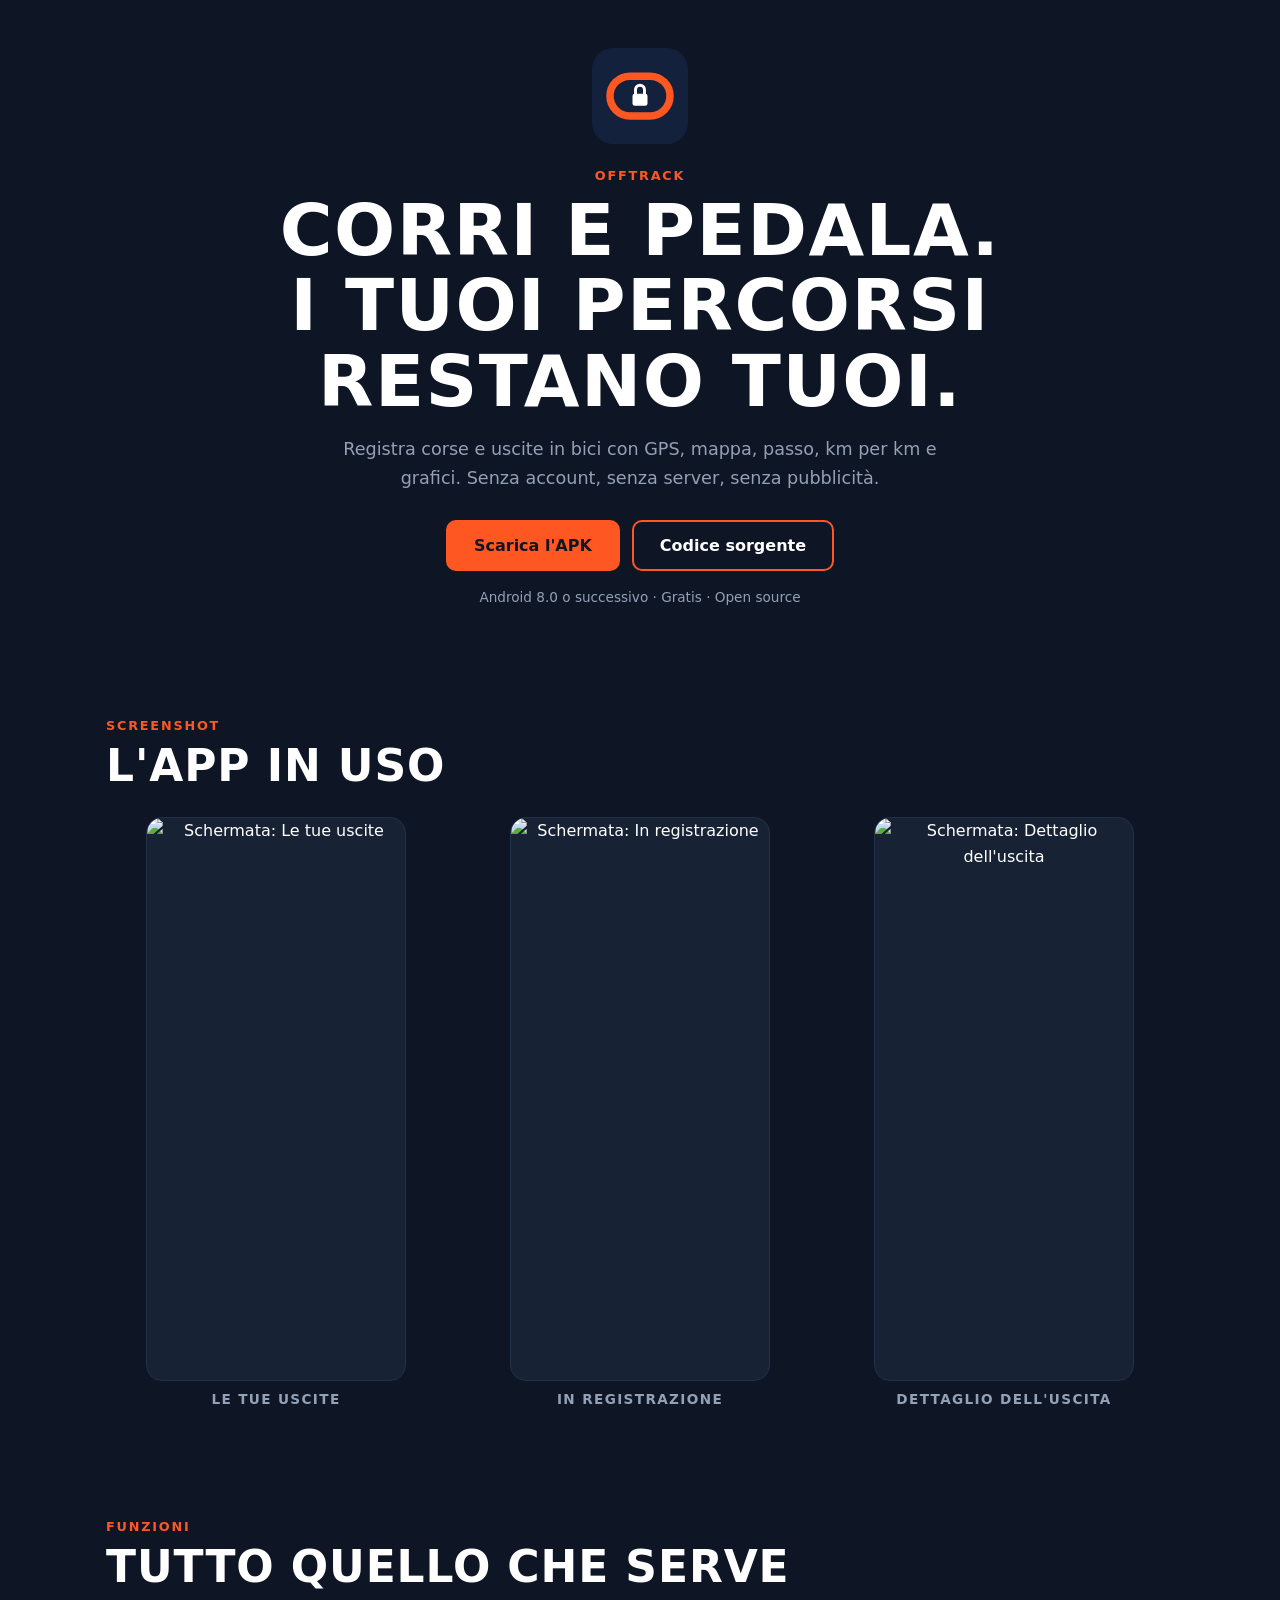
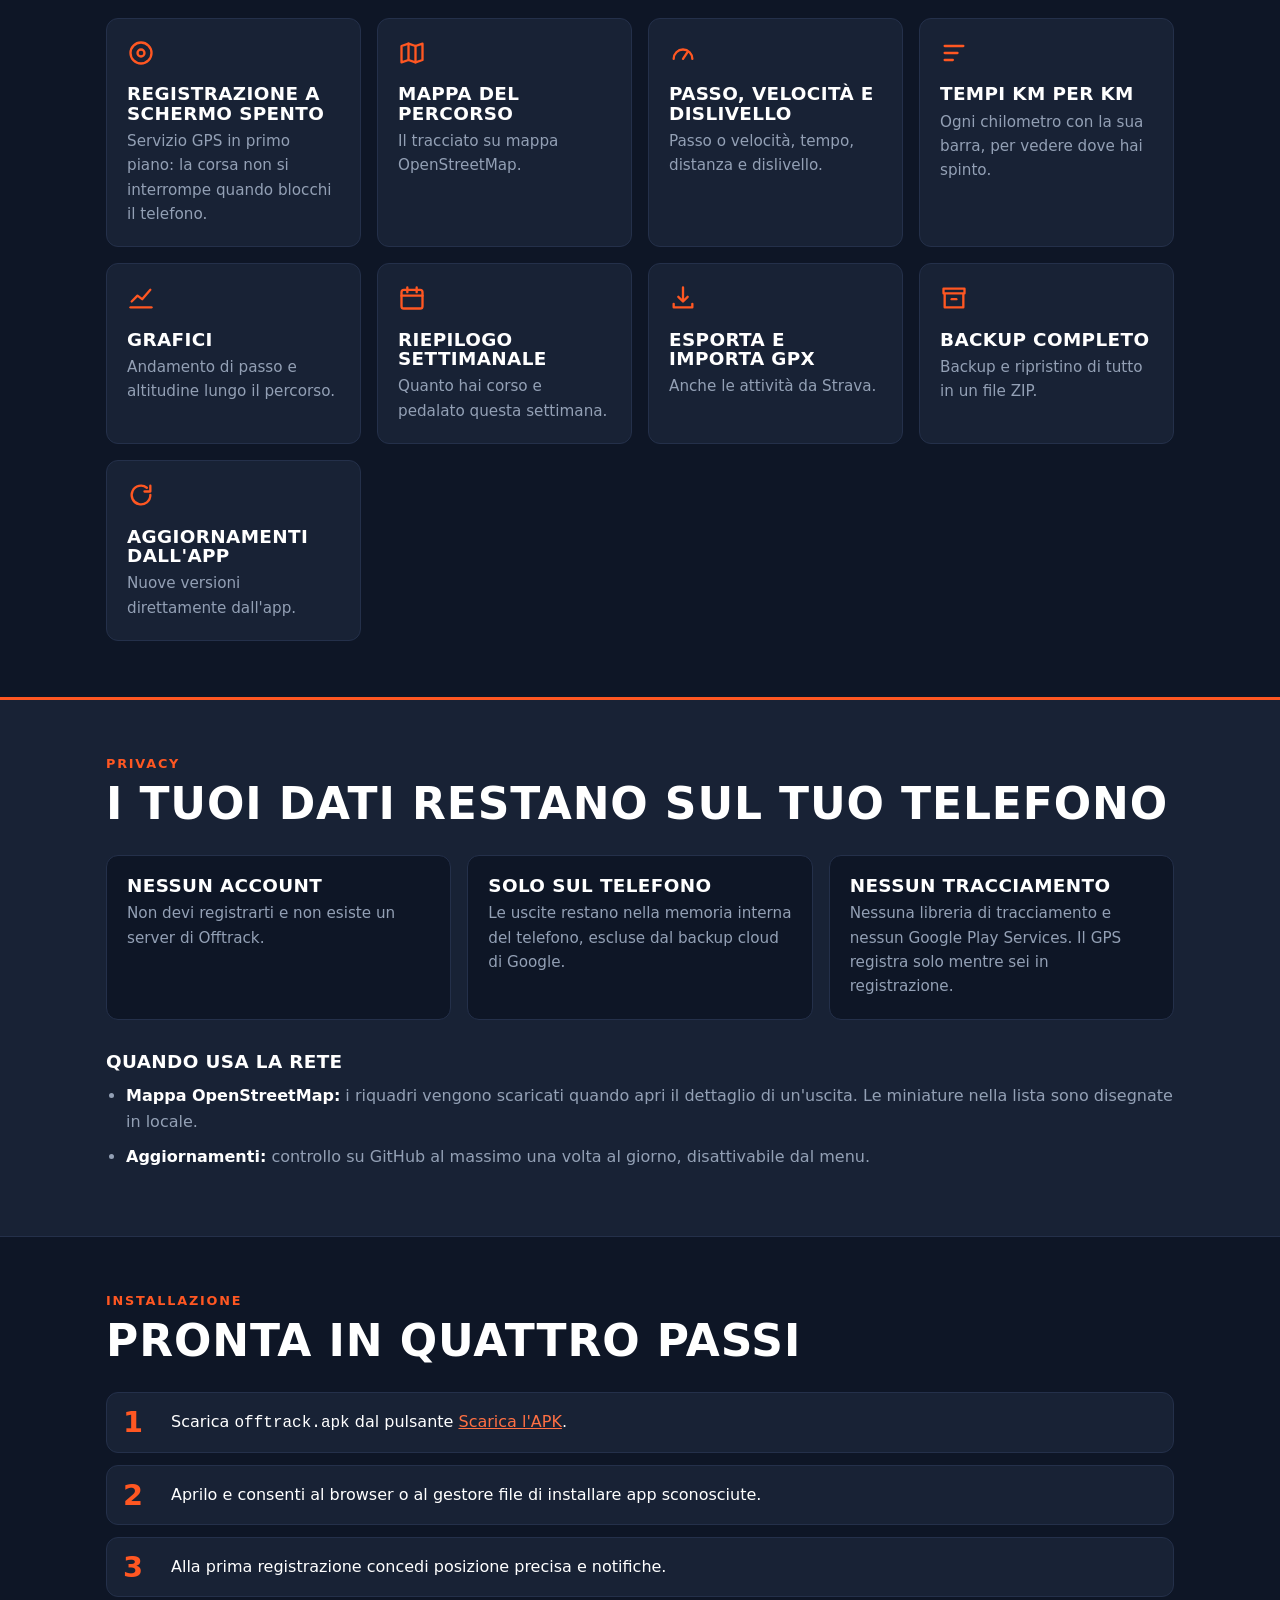
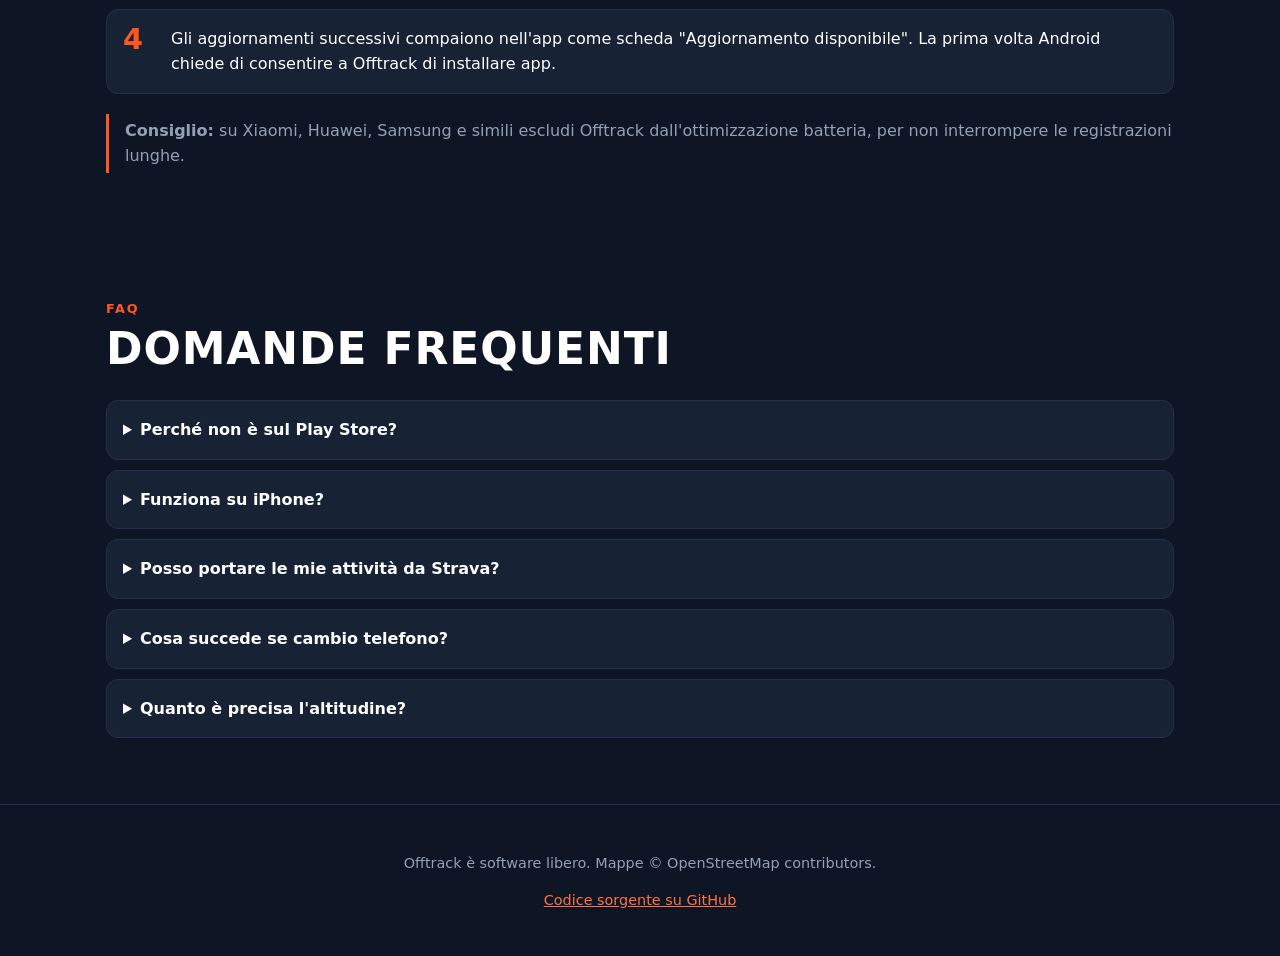
==== site/index.html @ 5dbfd9b7 "Offtrack 1.0: design sportivo, backup, GPX, aggiornamenti e sito Design: tema scuro navy con accento" ====
<!doctype html>
<html lang="it">
<head>
<meta charset="utf-8">
<meta name="viewport" content="width=device-width, initial-scale=1">
<title>Offtrack, tracker di corsa e bici privato per Android</title>
<meta name="description" content="Offtrack: app Android gratuita e open source per registrare corsa e bici con GPS, senza account, senza server, senza pubblicità.">
<meta name="theme-color" content="#0E1626">
<meta property="og:type" content="website">
<meta property="og:title" content="Offtrack, tracker di corsa e bici privato per Android">
<meta property="og:description" content="Offtrack: app Android gratuita e open source per registrare corsa e bici con GPS, senza account, senza server, senza pubblicità.">
<meta property="og:image" content="img/logo.svg">
<link rel="icon" href="img/logo.svg" type="image/svg+xml">
<link rel="stylesheet" href="style.css">
</head>
<body>
<header class="hero"><div class="wrap">
<img src="img/logo.svg" width="96" height="96" alt="Logo di Offtrack">
<p class="label">Offtrack</p>
<h1>Corri e pedala.<br>I tuoi percorsi restano tuoi.</h1>
<p class="sub">Registra corse e uscite in bici con GPS, mappa, passo, km per km e grafici. Senza account, senza server, senza pubblicità.</p>
<div class="btns">
<a class="btn primary" href="https://github.com/basoxxx/B.A.D.A/releases/latest/download/offtrack.apk">Scarica l'APK</a>
<a class="btn secondary" href="https://github.com/basoxxx/B.A.D.A">Codice sorgente</a>
</div>
<p class="note">Android 8.0 o successivo · Gratis · Open source</p>
</div></header>
<main>
<section aria-labelledby="t-shots"><div class="wrap">
<p class="label">Screenshot</p><h2 id="t-shots">L'app in uso</h2>
<ul class="shots">
<li><figure><img src="img/home.png" width="260" height="563" alt="Schermata: Le tue uscite" loading="lazy"><figcaption>Le tue uscite</figcaption></figure></li>
<li><figure><img src="img/record.png" width="260" height="563" alt="Schermata: In registrazione" loading="lazy"><figcaption>In registrazione</figcaption></figure></li>
<li><figure><img src="img/detail.png" width="260" height="563" alt="Schermata: Dettaglio dell'uscita" loading="lazy"><figcaption>Dettaglio dell'uscita</figcaption></figure></li>
</ul></div></section>
<section aria-labelledby="t-feat"><div class="wrap">
<p class="label">Funzioni</p><h2 id="t-feat">Tutto quello che serve</h2>
<div class="grid">
<div class="card"><svg viewBox="0 0 24 24" aria-hidden="true"><circle cx="12" cy="12" r="9"/><circle cx="12" cy="12" r="3"/></svg><h3>Registrazione a schermo spento</h3><p>Servizio GPS in primo piano: la corsa non si interrompe quando blocchi il telefono.</p></div>
<div class="card"><svg viewBox="0 0 24 24" aria-hidden="true"><path d="M9 4 3 6v14l6-2 6 2 6-2V4l-6 2z"/><path d="M9 4v14M15 6v14"/></svg><h3>Mappa del percorso</h3><p>Il tracciato su mappa OpenStreetMap.</p></div>
<div class="card"><svg viewBox="0 0 24 24" aria-hidden="true"><path d="M4 17a8 8 0 1 1 16 0"/><path d="m12 17 4-6"/></svg><h3>Passo, velocità e dislivello</h3><p>Passo o velocità, tempo, distanza e dislivello.</p></div>
<div class="card"><svg viewBox="0 0 24 24" aria-hidden="true"><path d="M4 6h16M4 12h11M4 18h7"/></svg><h3>Tempi km per km</h3><p>Ogni chilometro con la sua barra, per vedere dove hai spinto.</p></div>
<div class="card"><svg viewBox="0 0 24 24" aria-hidden="true"><path d="M3 20h18"/><path d="m4 15 5-5 4 3 7-8"/></svg><h3>Grafici</h3><p>Andamento di passo e altitudine lungo il percorso.</p></div>
<div class="card"><svg viewBox="0 0 24 24" aria-hidden="true"><rect x="3" y="5" width="18" height="16" rx="2"/><path d="M3 10h18M8 3v4M16 3v4"/></svg><h3>Riepilogo settimanale</h3><p>Quanto hai corso e pedalato questa settimana.</p></div>
<div class="card"><svg viewBox="0 0 24 24" aria-hidden="true"><path d="M12 3v12m0 0-4-4m4 4 4-4"/><path d="M4 17v3h16v-3"/></svg><h3>Esporta e importa GPX</h3><p>Anche le attività da Strava.</p></div>
<div class="card"><svg viewBox="0 0 24 24" aria-hidden="true"><path d="M4 8h16v12H4zM3 4h18v4H3z"/><path d="M10 13h4"/></svg><h3>Backup completo</h3><p>Backup e ripristino di tutto in un file ZIP.</p></div>
<div class="card"><svg viewBox="0 0 24 24" aria-hidden="true"><path d="M20 12a8 8 0 1 1-3-6.2"/><path d="M20 4v5h-5"/></svg><h3>Aggiornamenti dall'app</h3><p>Nuove versioni direttamente dall'app.</p></div>
</div></div></section>
<section class="privacy" id="privacy" aria-labelledby="t-priv"><div class="wrap">
<p class="label">Privacy</p><h2 id="t-priv">I tuoi dati restano sul tuo telefono</h2>
<div class="grid">
<div class="card"><h3>Nessun account</h3><p>Non devi registrarti e non esiste un server di Offtrack.</p></div>
<div class="card"><h3>Solo sul telefono</h3><p>Le uscite restano nella memoria interna del telefono, escluse dal backup cloud di Google.</p></div>
<div class="card"><h3>Nessun tracciamento</h3><p>Nessuna libreria di tracciamento e nessun Google Play Services. Il GPS registra solo mentre sei in registrazione.</p></div>
</div>
<h3 style="margin:32px 0 12px">Quando usa la rete</h3>
<ul>
<li><strong>Mappa OpenStreetMap:</strong> i riquadri vengono scaricati quando apri il dettaglio di un'uscita. Le miniature nella lista sono disegnate in locale.</li>
<li><strong>Aggiornamenti:</strong> controllo su GitHub al massimo una volta al giorno, disattivabile dal menu.</li>
</ul>
</div></section>
<section id="installa" aria-labelledby="t-inst"><div class="wrap">
<p class="label">Installazione</p><h2 id="t-inst">Pronta in quattro passi</h2>
<ol class="steps">
<li>Scarica <code>offtrack.apk</code> dal pulsante <a href="https://github.com/basoxxx/B.A.D.A/releases/latest/download/offtrack.apk">Scarica l'APK</a>.</li>
<li>Aprilo e consenti al browser o al gestore file di installare app sconosciute.</li>
<li>Alla prima registrazione concedi posizione precisa e notifiche.</li>
<li>Gli aggiornamenti successivi compaiono nell'app come scheda "Aggiornamento disponibile". La prima volta Android chiede di consentire a Offtrack di installare app.</li>
</ol>
<p class="tip"><strong>Consiglio:</strong> su Xiaomi, Huawei, Samsung e simili escludi Offtrack dall'ottimizzazione batteria, per non interrompere le registrazioni lunghe.</p>
</div></section>
<section aria-labelledby="t-faq"><div class="wrap">
<p class="label">FAQ</p><h2 id="t-faq">Domande frequenti</h2>
<details><summary>Perché non è sul Play Store?</summary><p>Offtrack è gratuita e non richiede un account sviluppatore: si scarica da GitHub e ogni versione è firmata con la stessa chiave.</p></details>
<details><summary>Funziona su iPhone?</summary><p>No, solo Android: iOS non permette il GPS in background alle web app.</p></details>
<details><summary>Posso portare le mie attività da Strava?</summary><p>Sì: esporta da Strava i file GPX e importali dal menu "Importa GPX".</p></details>
<details><summary>Cosa succede se cambio telefono?</summary><p>Usa "Esporta backup" sul vecchio telefono e poi "Importa backup" sul nuovo.</p></details>
<details><summary>Quanto è precisa l'altitudine?</summary><p>Viene dal GPS: la forma della salita è affidabile, il valore assoluto può scostarsi di qualche decina di metri.</p></details>
</div></section>
</main>
<footer><div class="wrap">
<p>Offtrack è software libero. Mappe © OpenStreetMap contributors.</p>
<p><a href="https://github.com/basoxxx/B.A.D.A">Codice sorgente su GitHub</a></p>
</div></footer>
</body>
</html>
---- site/style.css ----
:root{--bg:#0E1626;--surface:#182235;--border:#24304A;--accent:#FF5722;--accent-h:#FF7043;--text:#fff;--muted:#93A0B5;
--sans:system-ui,-apple-system,"Segoe UI",Roboto,sans-serif;
--cond:"Roboto Condensed","Arial Narrow",sans-serif-condensed,system-ui,sans-serif}
*{box-sizing:border-box}
html{scroll-behavior:smooth}
body{margin:0;background:var(--bg);color:var(--text);font:16px/1.6 var(--sans);overflow-wrap:break-word}
a{color:var(--accent-h)}
a:focus-visible,summary:focus-visible{outline:3px solid #fff;outline-offset:3px;border-radius:4px}
.wrap{max-width:1100px;margin:0 auto;padding:0 16px}
section{padding:56px 0}
h1,h2,h3{font-family:var(--cond);font-weight:700;text-transform:uppercase;letter-spacing:.02em;line-height:1.05;margin:0}
h1{font-size:clamp(2.4rem,9vw,4.5rem);margin-bottom:16px}
h2{font-size:clamp(1.8rem,6vw,2.75rem);margin-bottom:28px}
h3{font-size:1.15rem;margin-bottom:6px}
.label{font:700 .8rem var(--cond);text-transform:uppercase;letter-spacing:.14em;color:var(--accent);margin:0 0 10px}
.muted{color:var(--muted)}
.hero{text-align:center;padding:48px 0 40px}
.hero img{width:96px;height:96px;margin-bottom:16px}
.hero .sub{max-width:620px;margin:0 auto 28px;color:var(--muted);font-size:1.1rem}
.btns{display:flex;flex-wrap:wrap;gap:12px;justify-content:center}
.btn{display:inline-block;padding:14px 26px;border-radius:10px;font:700 1rem var(--sans);text-decoration:none;border:2px solid var(--accent);color:#fff}
.btn.primary{background:var(--accent);color:#0E1626}
.btn.primary:hover{background:var(--accent-h);border-color:var(--accent-h)}
.btn.secondary:hover{background:var(--surface)}
.note{margin-top:16px;font-size:.85rem;color:var(--muted)}
.shots{display:grid;grid-template-columns:repeat(3,1fr);gap:24px;margin:0;padding:0;list-style:none}
.shots figure{margin:0;text-align:center}
.shots img{display:block;width:100%;max-width:260px;height:auto;aspect-ratio:1080/2340;margin:0 auto 10px;background:var(--surface);border:1px solid var(--border);border-radius:16px}
.shots figcaption{font:700 .85rem var(--cond);text-transform:uppercase;letter-spacing:.1em;color:var(--muted)}
.grid{display:grid;grid-template-columns:repeat(auto-fit,minmax(240px,1fr));gap:16px}
.card{background:var(--surface);border:1px solid var(--border);border-radius:12px;padding:20px}
.card svg{width:28px;height:28px;stroke:var(--accent);fill:none;stroke-width:2;stroke-linecap:round;stroke-linejoin:round;margin-bottom:10px}
.card p{margin:0;color:var(--muted);font-size:.95rem}
.privacy{background:var(--surface);border-top:3px solid var(--accent);border-bottom:1px solid var(--border)}
.privacy .card{background:var(--bg)}
.privacy ul{margin:0;padding-left:20px;color:var(--muted)}
.privacy li{margin-bottom:10px}
.privacy li strong{color:#fff}
.steps{counter-reset:s;list-style:none;margin:0;padding:0;display:grid;gap:12px}
.steps li{counter-increment:s;background:var(--surface);border:1px solid var(--border);border-radius:12px;padding:16px 16px 16px 64px;position:relative}
.steps li::before{content:counter(s);position:absolute;left:16px;top:12px;font:700 1.8rem var(--cond);color:var(--accent)}
.tip{margin-top:20px;border-left:3px solid var(--accent);padding:4px 0 4px 16px;color:var(--muted)}
details{background:var(--surface);border:1px solid var(--border);border-radius:12px;margin-bottom:10px}
summary{cursor:pointer;padding:16px;font-weight:700}
details p{margin:0;padding:0 16px 16px;color:var(--muted)}
footer{border-top:1px solid var(--border);padding:32px 0;color:var(--muted);font-size:.9rem;text-align:center}
@media(max-width:700px){.shots{grid-template-columns:1fr;gap:32px}section{padding:40px 0}}
@media(prefers-reduced-motion:reduce){html{scroll-behavior:auto}}
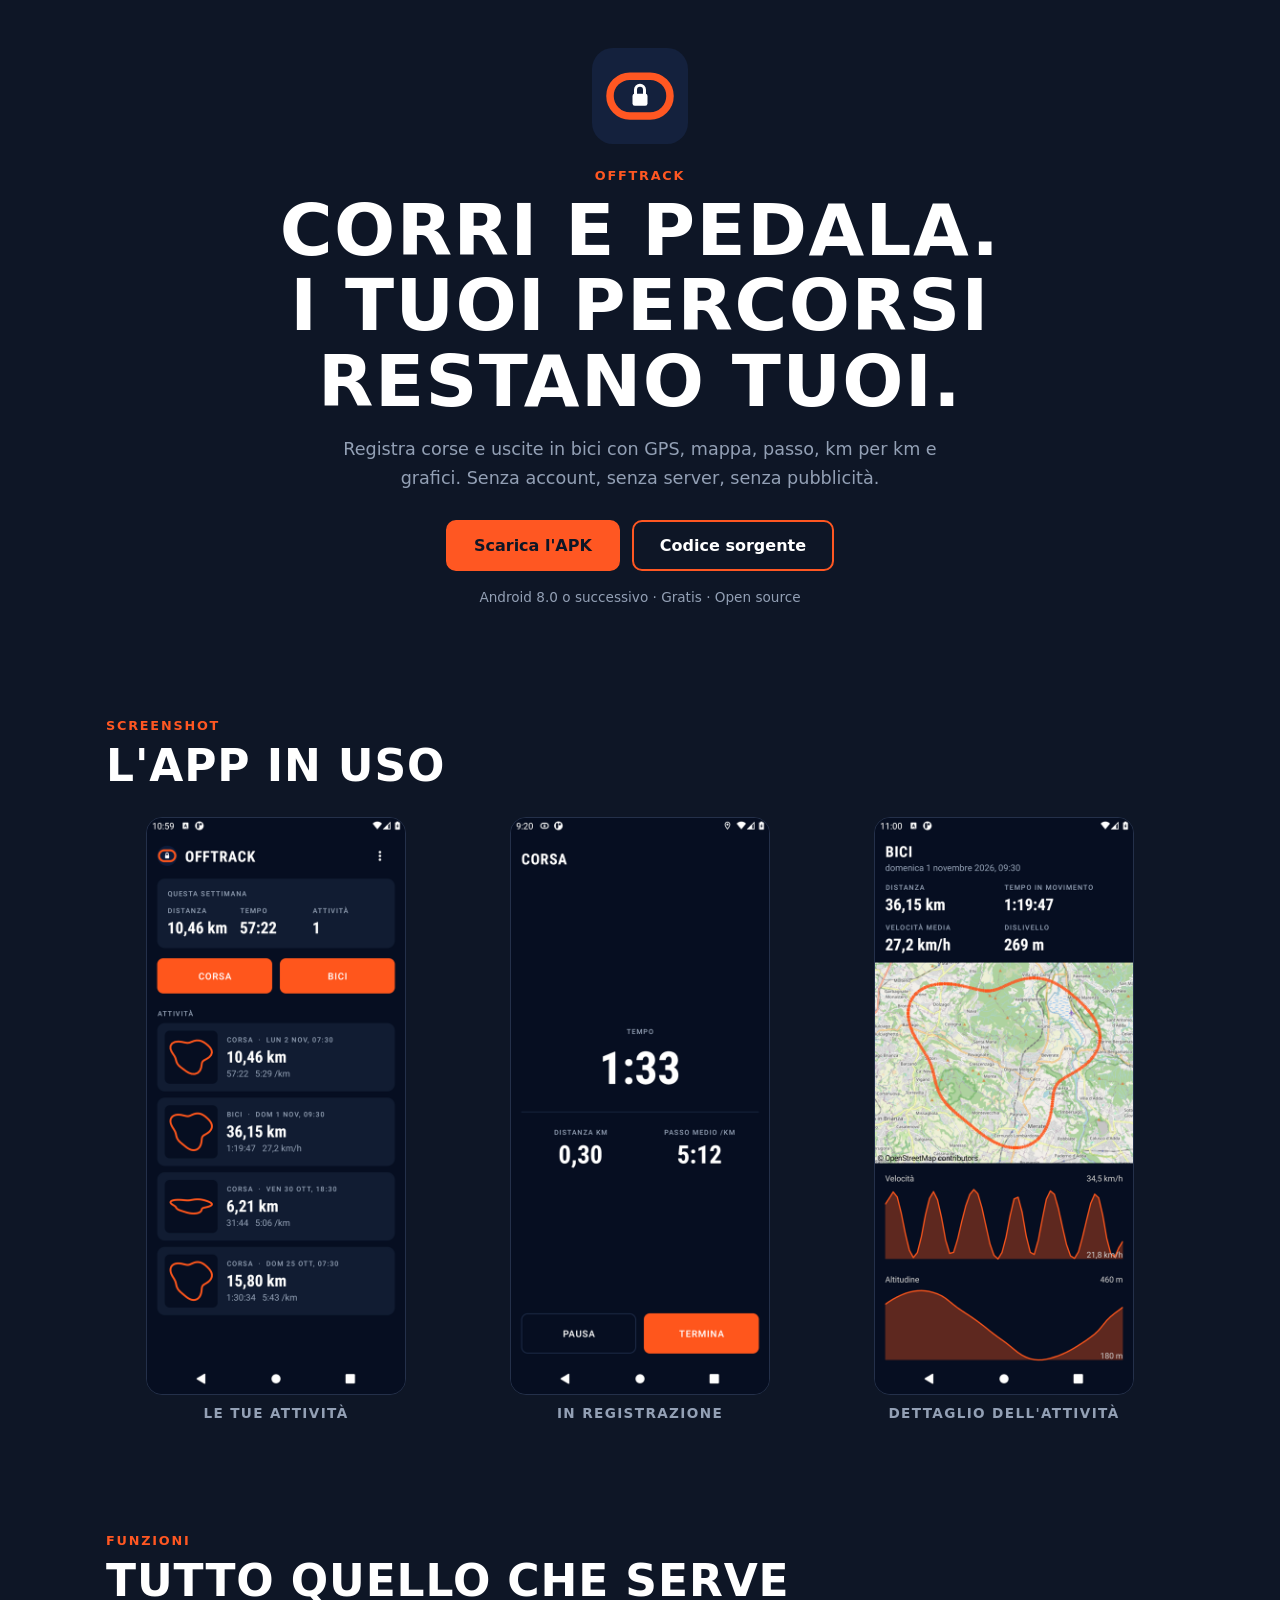
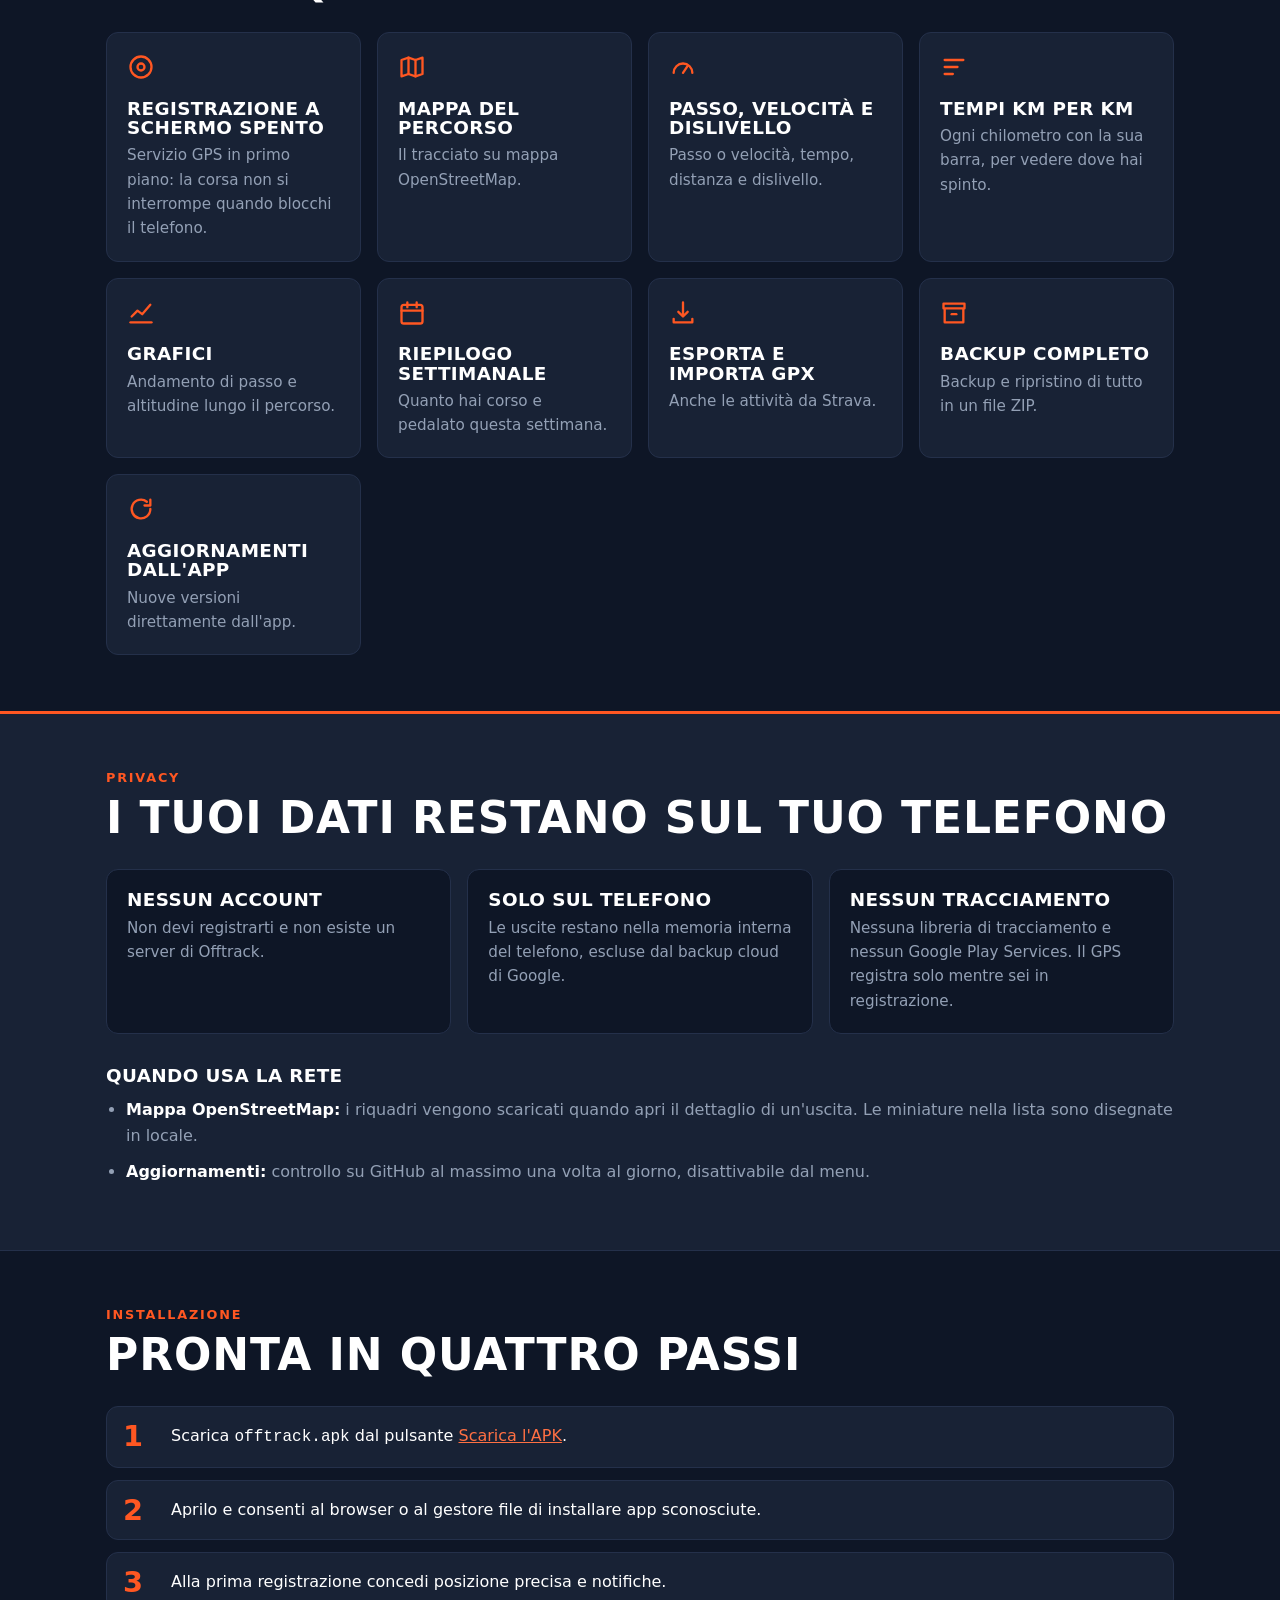
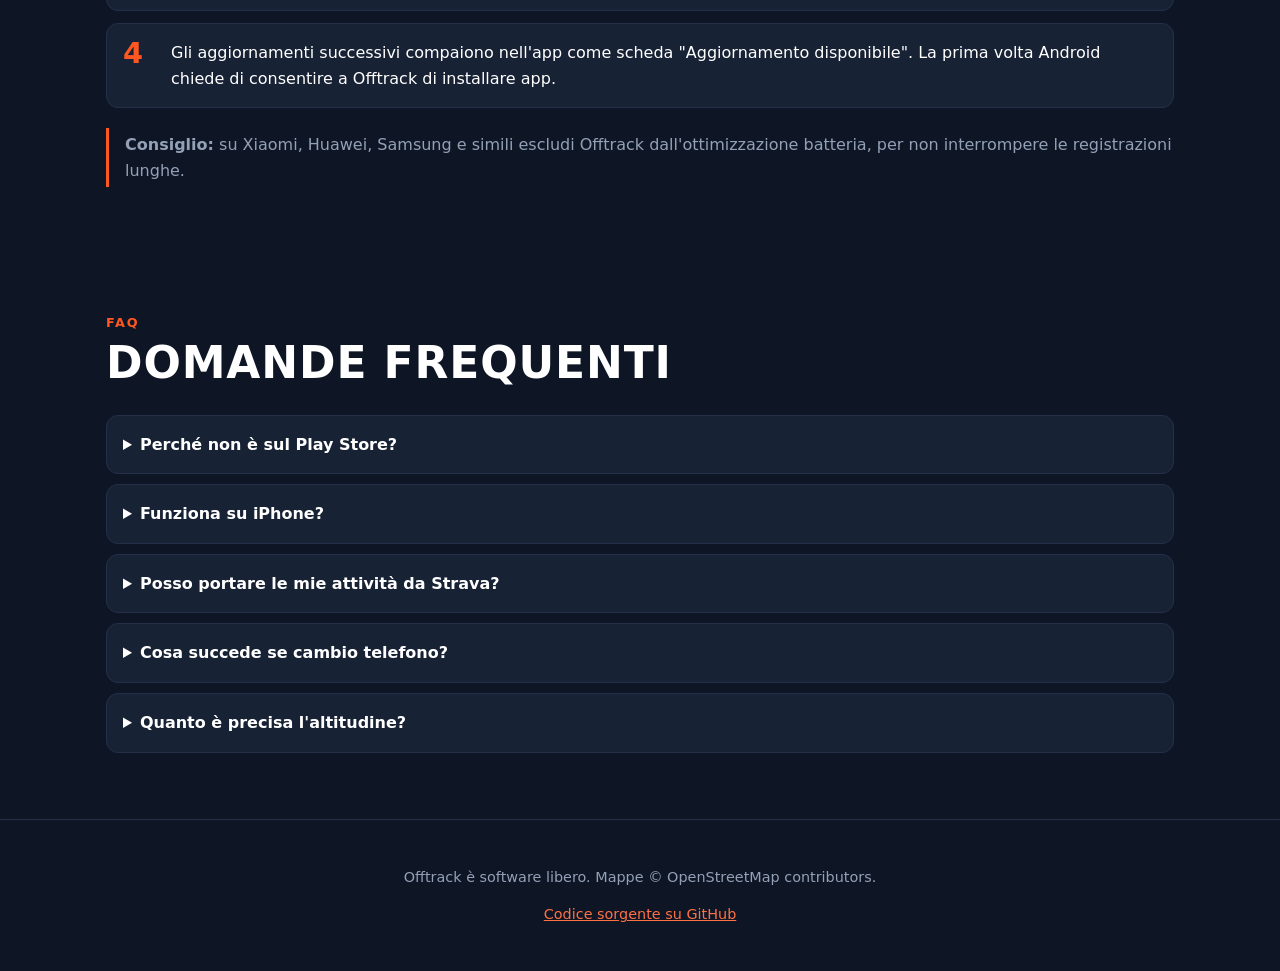
==== commit ff55aa04: "Sito con screenshot reali, linea del percorso continua sulla mappa Gli screenshot del sito vengono d" ====
--- a/site/index.html
+++ b/site/index.html
@@ -29,9 +29,9 @@
 <section aria-labelledby="t-shots"><div class="wrap">
 <p class="label">Screenshot</p><h2 id="t-shots">L'app in uso</h2>
 <ul class="shots">
-<li><figure><img src="img/home.png" width="260" height="563" alt="Schermata: Le tue uscite" loading="lazy"><figcaption>Le tue uscite</figcaption></figure></li>
-<li><figure><img src="img/record.png" width="260" height="563" alt="Schermata: In registrazione" loading="lazy"><figcaption>In registrazione</figcaption></figure></li>
-<li><figure><img src="img/detail.png" width="260" height="563" alt="Schermata: Dettaglio dell'uscita" loading="lazy"><figcaption>Dettaglio dell'uscita</figcaption></figure></li>
+<li><figure><img src="img/home.png" width="260" height="578" alt="Schermata: Le tue attività" loading="lazy"><figcaption>Le tue attività</figcaption></figure></li>
+<li><figure><img src="img/record.png" width="260" height="578" alt="Schermata: In registrazione" loading="lazy"><figcaption>In registrazione</figcaption></figure></li>
+<li><figure><img src="img/detail.png" width="260" height="578" alt="Schermata: Dettaglio dell'attività" loading="lazy"><figcaption>Dettaglio dell'attività</figcaption></figure></li>
 </ul></div></section>
 <section aria-labelledby="t-feat"><div class="wrap">
 <p class="label">Funzioni</p><h2 id="t-feat">Tutto quello che serve</h2>
@@ -73,7 +73,7 @@
 <p class="label">FAQ</p><h2 id="t-faq">Domande frequenti</h2>
 <details><summary>Perché non è sul Play Store?</summary><p>Offtrack è gratuita e non richiede un account sviluppatore: si scarica da GitHub e ogni versione è firmata con la stessa chiave.</p></details>
 <details><summary>Funziona su iPhone?</summary><p>No, solo Android: iOS non permette il GPS in background alle web app.</p></details>
-<details><summary>Posso portare le mie attività da Strava?</summary><p>Sì: esporta da Strava i file GPX e importali dal menu "Importa GPX".</p></details>
+<details><summary>Posso portare le mie attività da Strava?</summary><p>Sì: esporta da Strava i file GPX e importali dal menu "Importa GPX", oppure apri il file e scegli Offtrack in "Apri con".</p></details>
 <details><summary>Cosa succede se cambio telefono?</summary><p>Usa "Esporta backup" sul vecchio telefono e poi "Importa backup" sul nuovo.</p></details>
 <details><summary>Quanto è precisa l'altitudine?</summary><p>Viene dal GPS: la forma della salita è affidabile, il valore assoluto può scostarsi di qualche decina di metri.</p></details>
 </div></section>
--- a/site/style.css
+++ b/site/style.css
@@ -25,7 +25,7 @@
 .note{margin-top:16px;font-size:.85rem;color:var(--muted)}
 .shots{display:grid;grid-template-columns:repeat(3,1fr);gap:24px;margin:0;padding:0;list-style:none}
 .shots figure{margin:0;text-align:center}
-.shots img{display:block;width:100%;max-width:260px;height:auto;aspect-ratio:1080/2340;margin:0 auto 10px;background:var(--surface);border:1px solid var(--border);border-radius:16px}
+.shots img{display:block;width:100%;max-width:260px;height:auto;aspect-ratio:1080/2400;margin:0 auto 10px;background:var(--surface);border:1px solid var(--border);border-radius:16px}
 .shots figcaption{font:700 .85rem var(--cond);text-transform:uppercase;letter-spacing:.1em;color:var(--muted)}
 .grid{display:grid;grid-template-columns:repeat(auto-fit,minmax(240px,1fr));gap:16px}
 .card{background:var(--surface);border:1px solid var(--border);border-radius:12px;padding:20px}
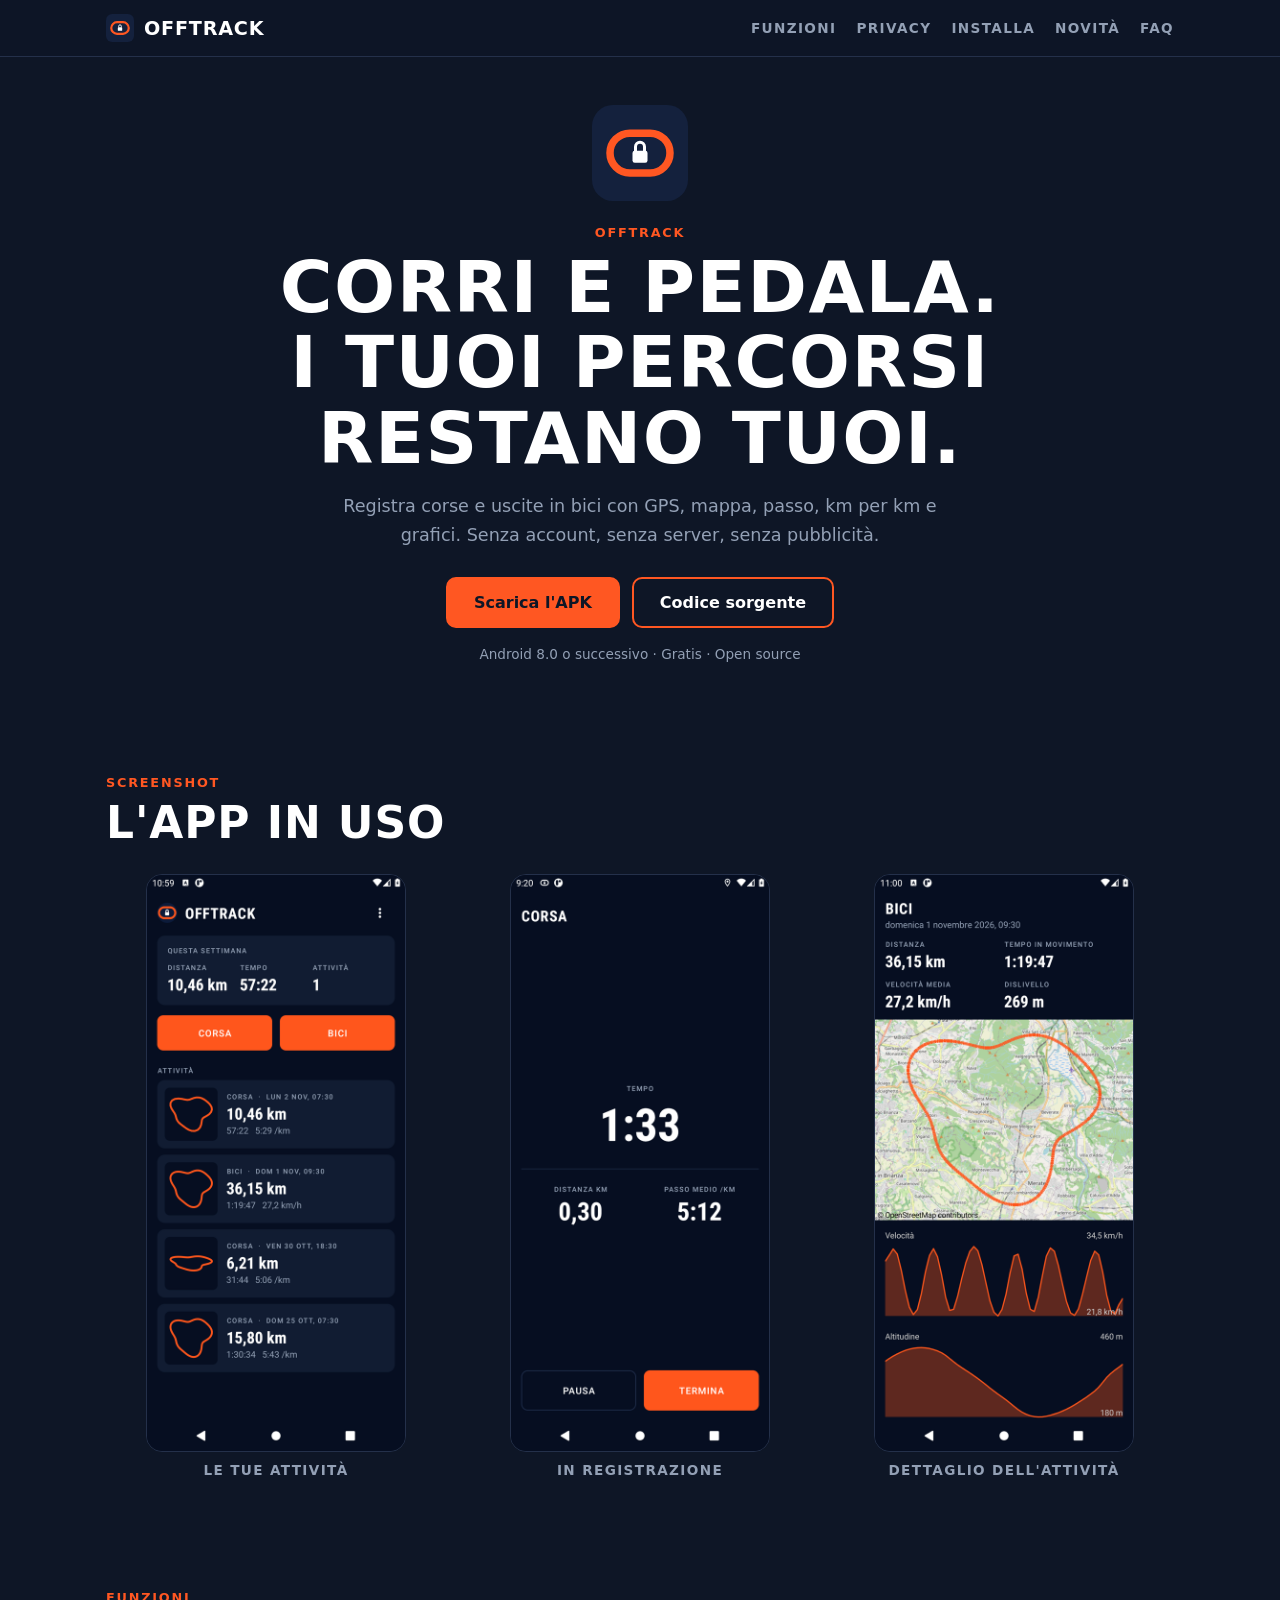
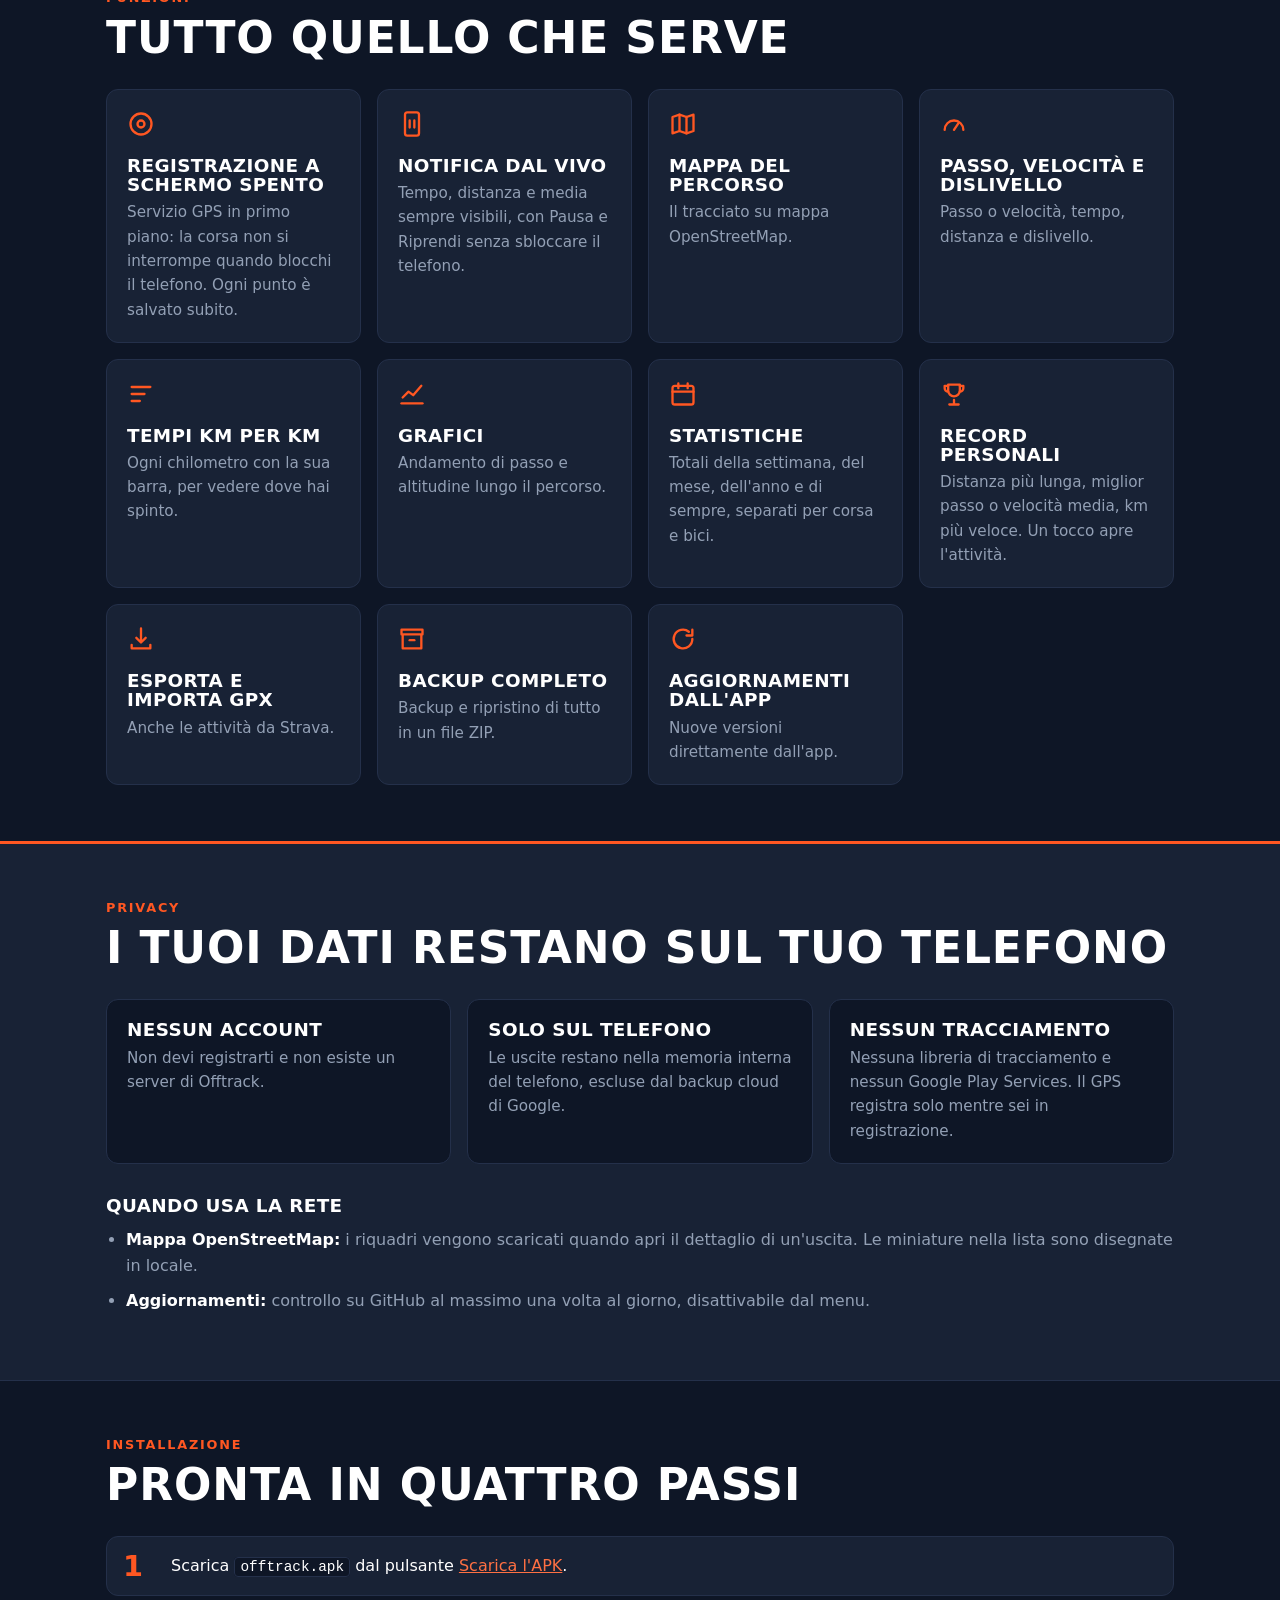
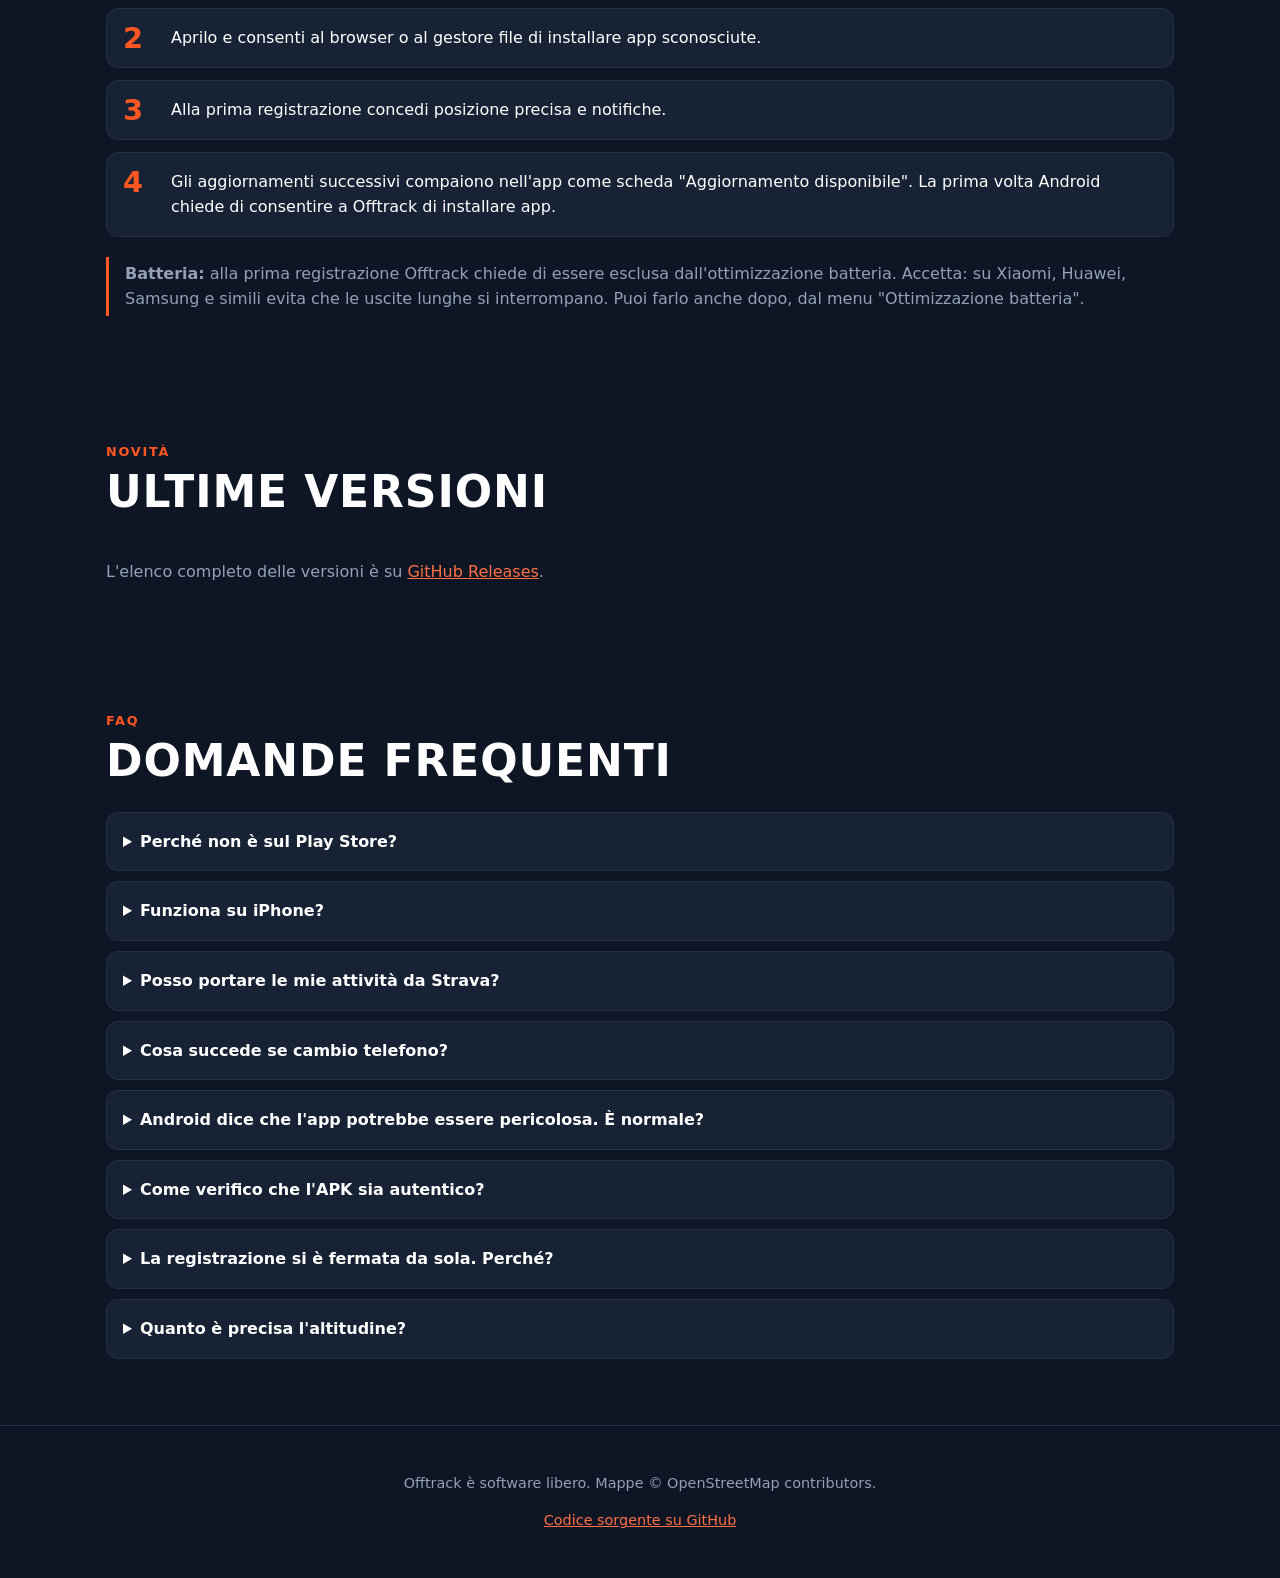
==== commit 22c91b64: "Sito completo: versione dal vivo, novità, anteprima social, 404 Barra di navigazione con le sezioni;" ====
--- a/site/index.html
+++ b/site/index.html
@@ -9,11 +9,22 @@
 <meta property="og:type" content="website">
 <meta property="og:title" content="Offtrack, tracker di corsa e bici privato per Android">
 <meta property="og:description" content="Offtrack: app Android gratuita e open source per registrare corsa e bici con GPS, senza account, senza server, senza pubblicità.">
-<meta property="og:image" content="img/logo.svg">
+<meta property="og:url" content="https://basoxxx.github.io/B.A.D.A/">
+<meta property="og:image" content="https://basoxxx.github.io/B.A.D.A/img/og.png">
+<meta property="og:image:width" content="1200">
+<meta property="og:image:height" content="630">
+<meta property="og:locale" content="it_IT">
+<meta name="twitter:card" content="summary_large_image">
+<link rel="canonical" href="https://basoxxx.github.io/B.A.D.A/">
+<link rel="apple-touch-icon" href="img/icon-192.png">
 <link rel="icon" href="img/logo.svg" type="image/svg+xml">
 <link rel="stylesheet" href="style.css">
 </head>
 <body>
+<nav class="top"><div class="wrap">
+<a class="brand" href="#"><img src="img/logo.svg" width="28" height="28" alt="">Offtrack</a>
+<ul><li><a href="#funzioni">Funzioni</a></li><li><a href="#privacy">Privacy</a></li><li><a href="#installa">Installa</a></li><li><a href="#novita">Novità</a></li><li><a href="#faq">FAQ</a></li></ul>
+</div></nav>
 <header class="hero"><div class="wrap">
 <img src="img/logo.svg" width="96" height="96" alt="Logo di Offtrack">
 <p class="label">Offtrack</p>
@@ -23,7 +34,7 @@
 <a class="btn primary" href="https://github.com/basoxxx/B.A.D.A/releases/latest/download/offtrack.apk">Scarica l'APK</a>
 <a class="btn secondary" href="https://github.com/basoxxx/B.A.D.A">Codice sorgente</a>
 </div>
-<p class="note">Android 8.0 o successivo · Gratis · Open source</p>
+<p class="note" id="version">Android 8.0 o successivo · Gratis · Open source</p>
 </div></header>
 <main>
 <section aria-labelledby="t-shots"><div class="wrap">
@@ -33,15 +44,17 @@
 <li><figure><img src="img/record.png" width="260" height="578" alt="Schermata: In registrazione" loading="lazy"><figcaption>In registrazione</figcaption></figure></li>
 <li><figure><img src="img/detail.png" width="260" height="578" alt="Schermata: Dettaglio dell'attività" loading="lazy"><figcaption>Dettaglio dell'attività</figcaption></figure></li>
 </ul></div></section>
-<section aria-labelledby="t-feat"><div class="wrap">
+<section id="funzioni" aria-labelledby="t-feat"><div class="wrap">
 <p class="label">Funzioni</p><h2 id="t-feat">Tutto quello che serve</h2>
 <div class="grid">
-<div class="card"><svg viewBox="0 0 24 24" aria-hidden="true"><circle cx="12" cy="12" r="9"/><circle cx="12" cy="12" r="3"/></svg><h3>Registrazione a schermo spento</h3><p>Servizio GPS in primo piano: la corsa non si interrompe quando blocchi il telefono.</p></div>
+<div class="card"><svg viewBox="0 0 24 24" aria-hidden="true"><circle cx="12" cy="12" r="9"/><circle cx="12" cy="12" r="3"/></svg><h3>Registrazione a schermo spento</h3><p>Servizio GPS in primo piano: la corsa non si interrompe quando blocchi il telefono. Ogni punto è salvato subito.</p></div>
+<div class="card"><svg viewBox="0 0 24 24" aria-hidden="true"><rect x="6" y="2" width="12" height="20" rx="2"/><path d="M10 9v6M14 9v6"/></svg><h3>Notifica dal vivo</h3><p>Tempo, distanza e media sempre visibili, con Pausa e Riprendi senza sbloccare il telefono.</p></div>
 <div class="card"><svg viewBox="0 0 24 24" aria-hidden="true"><path d="M9 4 3 6v14l6-2 6 2 6-2V4l-6 2z"/><path d="M9 4v14M15 6v14"/></svg><h3>Mappa del percorso</h3><p>Il tracciato su mappa OpenStreetMap.</p></div>
 <div class="card"><svg viewBox="0 0 24 24" aria-hidden="true"><path d="M4 17a8 8 0 1 1 16 0"/><path d="m12 17 4-6"/></svg><h3>Passo, velocità e dislivello</h3><p>Passo o velocità, tempo, distanza e dislivello.</p></div>
 <div class="card"><svg viewBox="0 0 24 24" aria-hidden="true"><path d="M4 6h16M4 12h11M4 18h7"/></svg><h3>Tempi km per km</h3><p>Ogni chilometro con la sua barra, per vedere dove hai spinto.</p></div>
 <div class="card"><svg viewBox="0 0 24 24" aria-hidden="true"><path d="M3 20h18"/><path d="m4 15 5-5 4 3 7-8"/></svg><h3>Grafici</h3><p>Andamento di passo e altitudine lungo il percorso.</p></div>
-<div class="card"><svg viewBox="0 0 24 24" aria-hidden="true"><rect x="3" y="5" width="18" height="16" rx="2"/><path d="M3 10h18M8 3v4M16 3v4"/></svg><h3>Riepilogo settimanale</h3><p>Quanto hai corso e pedalato questa settimana.</p></div>
+<div class="card"><svg viewBox="0 0 24 24" aria-hidden="true"><rect x="3" y="5" width="18" height="16" rx="2"/><path d="M3 10h18M8 3v4M16 3v4"/></svg><h3>Statistiche</h3><p>Totali della settimana, del mese, dell'anno e di sempre, separati per corsa e bici.</p></div>
+<div class="card"><svg viewBox="0 0 24 24" aria-hidden="true"><path d="M8 21h8M12 17v4M7 4h10v5a5 5 0 0 1-10 0z"/><path d="M17 5h3v2a3 3 0 0 1-3 3M7 5H4v2a3 3 0 0 0 3 3"/></svg><h3>Record personali</h3><p>Distanza più lunga, miglior passo o velocità media, km più veloce. Un tocco apre l'attività.</p></div>
 <div class="card"><svg viewBox="0 0 24 24" aria-hidden="true"><path d="M12 3v12m0 0-4-4m4 4 4-4"/><path d="M4 17v3h16v-3"/></svg><h3>Esporta e importa GPX</h3><p>Anche le attività da Strava.</p></div>
 <div class="card"><svg viewBox="0 0 24 24" aria-hidden="true"><path d="M4 8h16v12H4zM3 4h18v4H3z"/><path d="M10 13h4"/></svg><h3>Backup completo</h3><p>Backup e ripristino di tutto in un file ZIP.</p></div>
 <div class="card"><svg viewBox="0 0 24 24" aria-hidden="true"><path d="M20 12a8 8 0 1 1-3-6.2"/><path d="M20 4v5h-5"/></svg><h3>Aggiornamenti dall'app</h3><p>Nuove versioni direttamente dall'app.</p></div>
@@ -67,14 +80,21 @@
 <li>Alla prima registrazione concedi posizione precisa e notifiche.</li>
 <li>Gli aggiornamenti successivi compaiono nell'app come scheda "Aggiornamento disponibile". La prima volta Android chiede di consentire a Offtrack di installare app.</li>
 </ol>
-<p class="tip"><strong>Consiglio:</strong> su Xiaomi, Huawei, Samsung e simili escludi Offtrack dall'ottimizzazione batteria, per non interrompere le registrazioni lunghe.</p>
+<p class="tip"><strong>Batteria:</strong> alla prima registrazione Offtrack chiede di essere esclusa dall'ottimizzazione batteria. Accetta: su Xiaomi, Huawei, Samsung e simili evita che le uscite lunghe si interrompano. Puoi farlo anche dopo, dal menu "Ottimizzazione batteria".</p>
 </div></section>
-<section aria-labelledby="t-faq"><div class="wrap">
+<section id="novita" aria-labelledby="t-news"><div class="wrap">
+<p class="label">Novità</p><h2 id="t-news">Ultime versioni</h2>
+<div id="releases" class="releases"><p class="muted">L'elenco completo delle versioni è su <a href="https://github.com/basoxxx/B.A.D.A/releases">GitHub Releases</a>.</p></div>
+</div></section>
+<section id="faq" aria-labelledby="t-faq"><div class="wrap">
 <p class="label">FAQ</p><h2 id="t-faq">Domande frequenti</h2>
 <details><summary>Perché non è sul Play Store?</summary><p>Offtrack è gratuita e non richiede un account sviluppatore: si scarica da GitHub e ogni versione è firmata con la stessa chiave.</p></details>
 <details><summary>Funziona su iPhone?</summary><p>No, solo Android: iOS non permette il GPS in background alle web app.</p></details>
 <details><summary>Posso portare le mie attività da Strava?</summary><p>Sì: esporta da Strava i file GPX e importali dal menu "Importa GPX", oppure apri il file e scegli Offtrack in "Apri con".</p></details>
 <details><summary>Cosa succede se cambio telefono?</summary><p>Usa "Esporta backup" sul vecchio telefono e poi "Importa backup" sul nuovo.</p></details>
+<details><summary>Android dice che l'app potrebbe essere pericolosa. È normale?</summary><p>Sì: Android lo dice per ogni app installata fuori dal Play Store. Offtrack non chiede account e non ha tracciamento, e il codice è pubblico. Se Play Protect chiede una scansione puoi accettare.</p></details>
+<details><summary>Come verifico che l'APK sia autentico?</summary><p>Ogni versione è firmata con la stessa chiave. L'impronta SHA-256 del certificato è <code class="fp">D5:6A:12:05:36:18:9F:80:C9:20:FE:44:7F:3C:06:B3:1F:7F:84:AC:9E:F8:2A:54:0B:3E:C6:D8:D0:9A:81:06</code>. Puoi controllarla con <code>apksigner verify --print-certs offtrack.apk</code>. Android stesso rifiuta un aggiornamento firmato con un'altra chiave.</p></details>
+<details><summary>La registrazione si è fermata da sola. Perché?</summary><p>Quasi sempre è il risparmio batteria del telefono. Dal menu scegli "Ottimizzazione batteria" e consenti a Offtrack di funzionare senza limitazioni. Su Xiaomi controlla anche "Avvio automatico" nelle impostazioni dell'app. I punti registrati fino a quel momento restano salvati.</p></details>
 <details><summary>Quanto è precisa l'altitudine?</summary><p>Viene dal GPS: la forma della salita è affidabile, il valore assoluto può scostarsi di qualche decina di metri.</p></details>
 </div></section>
 </main>
@@ -82,5 +102,6 @@
 <p>Offtrack è software libero. Mappe © OpenStreetMap contributors.</p>
 <p><a href="https://github.com/basoxxx/B.A.D.A">Codice sorgente su GitHub</a></p>
 </div></footer>
+<script src="releases.js" defer></script>
 </body>
 </html>
--- a/site/style.css
+++ b/site/style.css
@@ -46,3 +46,18 @@
 footer{border-top:1px solid var(--border);padding:32px 0;color:var(--muted);font-size:.9rem;text-align:center}
 @media(max-width:700px){.shots{grid-template-columns:1fr;gap:32px}section{padding:40px 0}}
 @media(prefers-reduced-motion:reduce){html{scroll-behavior:auto}}
+.top{border-bottom:1px solid var(--border);position:sticky;top:0;z-index:5;background:rgba(14,22,38,.92);backdrop-filter:blur(8px)}
+.top .wrap{display:flex;align-items:center;gap:16px;min-height:56px}
+.brand{display:flex;align-items:center;gap:10px;font:700 1.2rem var(--cond);text-transform:uppercase;letter-spacing:.04em;color:#fff;text-decoration:none;margin-right:auto}
+.top ul{display:flex;gap:20px;list-style:none;margin:0;padding:0}
+.top ul a{color:var(--muted);text-decoration:none;font:700 .85rem var(--cond);text-transform:uppercase;letter-spacing:.1em}
+.top ul a:hover{color:#fff}
+section[id]{scroll-margin-top:64px}
+.releases{display:grid;gap:12px}
+.release p:not(.label){margin:8px 0 0;color:var(--muted);font-size:.95rem}
+.release h3{text-transform:none;letter-spacing:0;font-size:1.2rem}
+code{font-size:.9em;background:var(--bg);border:1px solid var(--border);border-radius:4px;padding:1px 5px}
+.fp{word-break:break-all}
+.notfound{min-height:70vh;display:flex;align-items:center;text-align:center}
+@media(max-width:700px){.top ul{display:none}}
+.release .label{color:var(--accent);margin:0 0 6px}
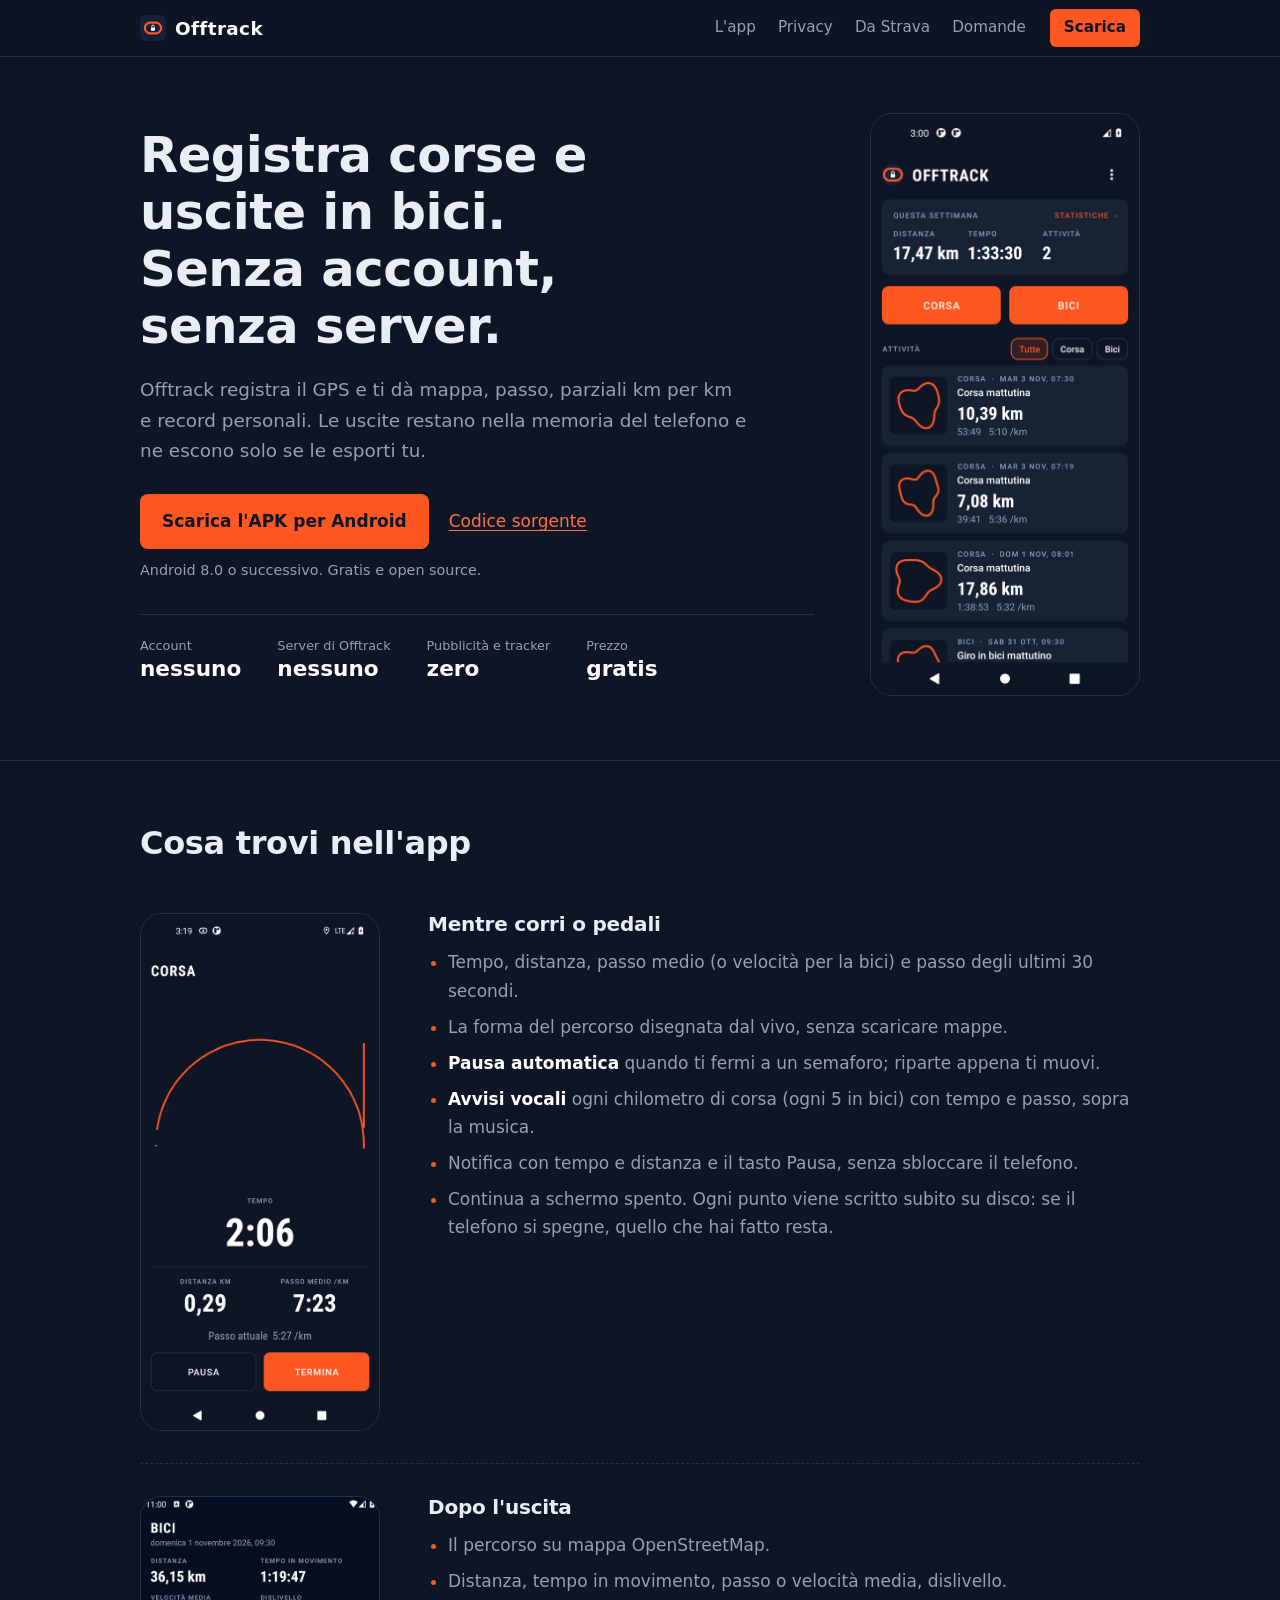
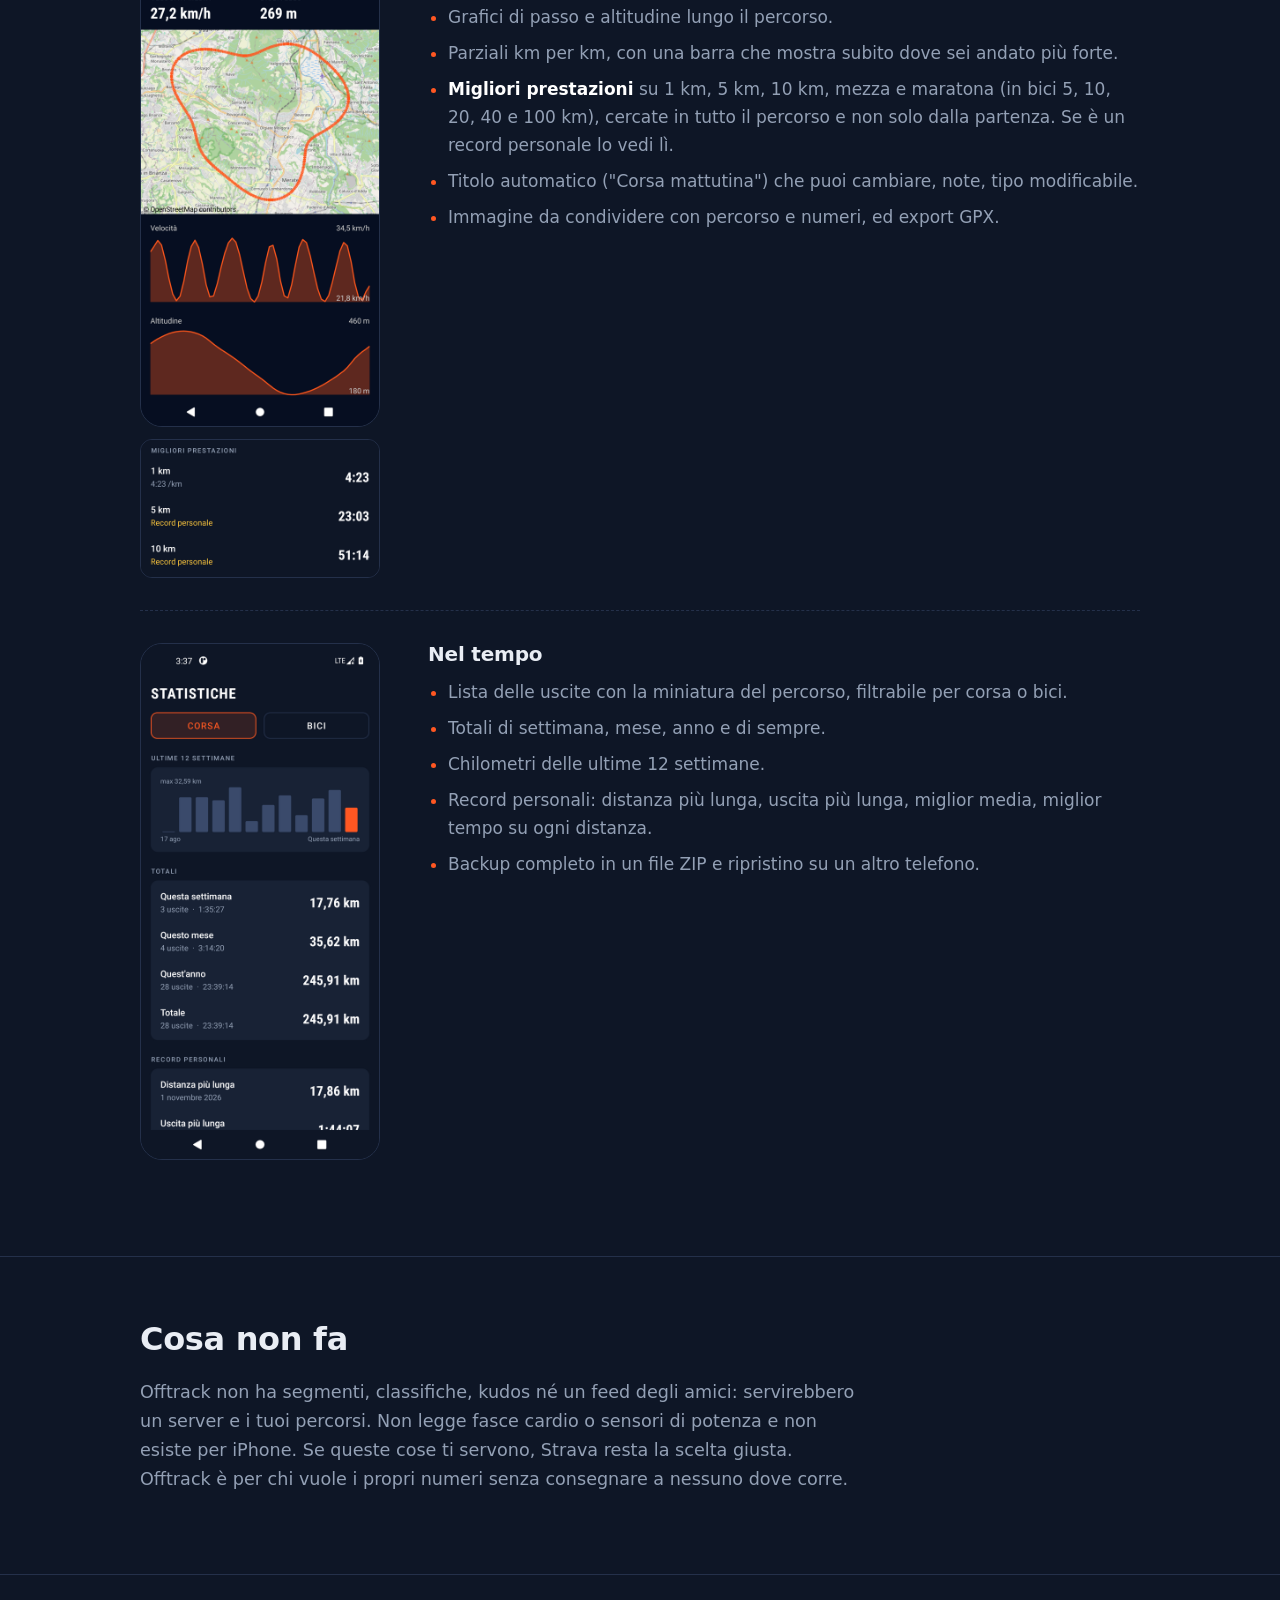
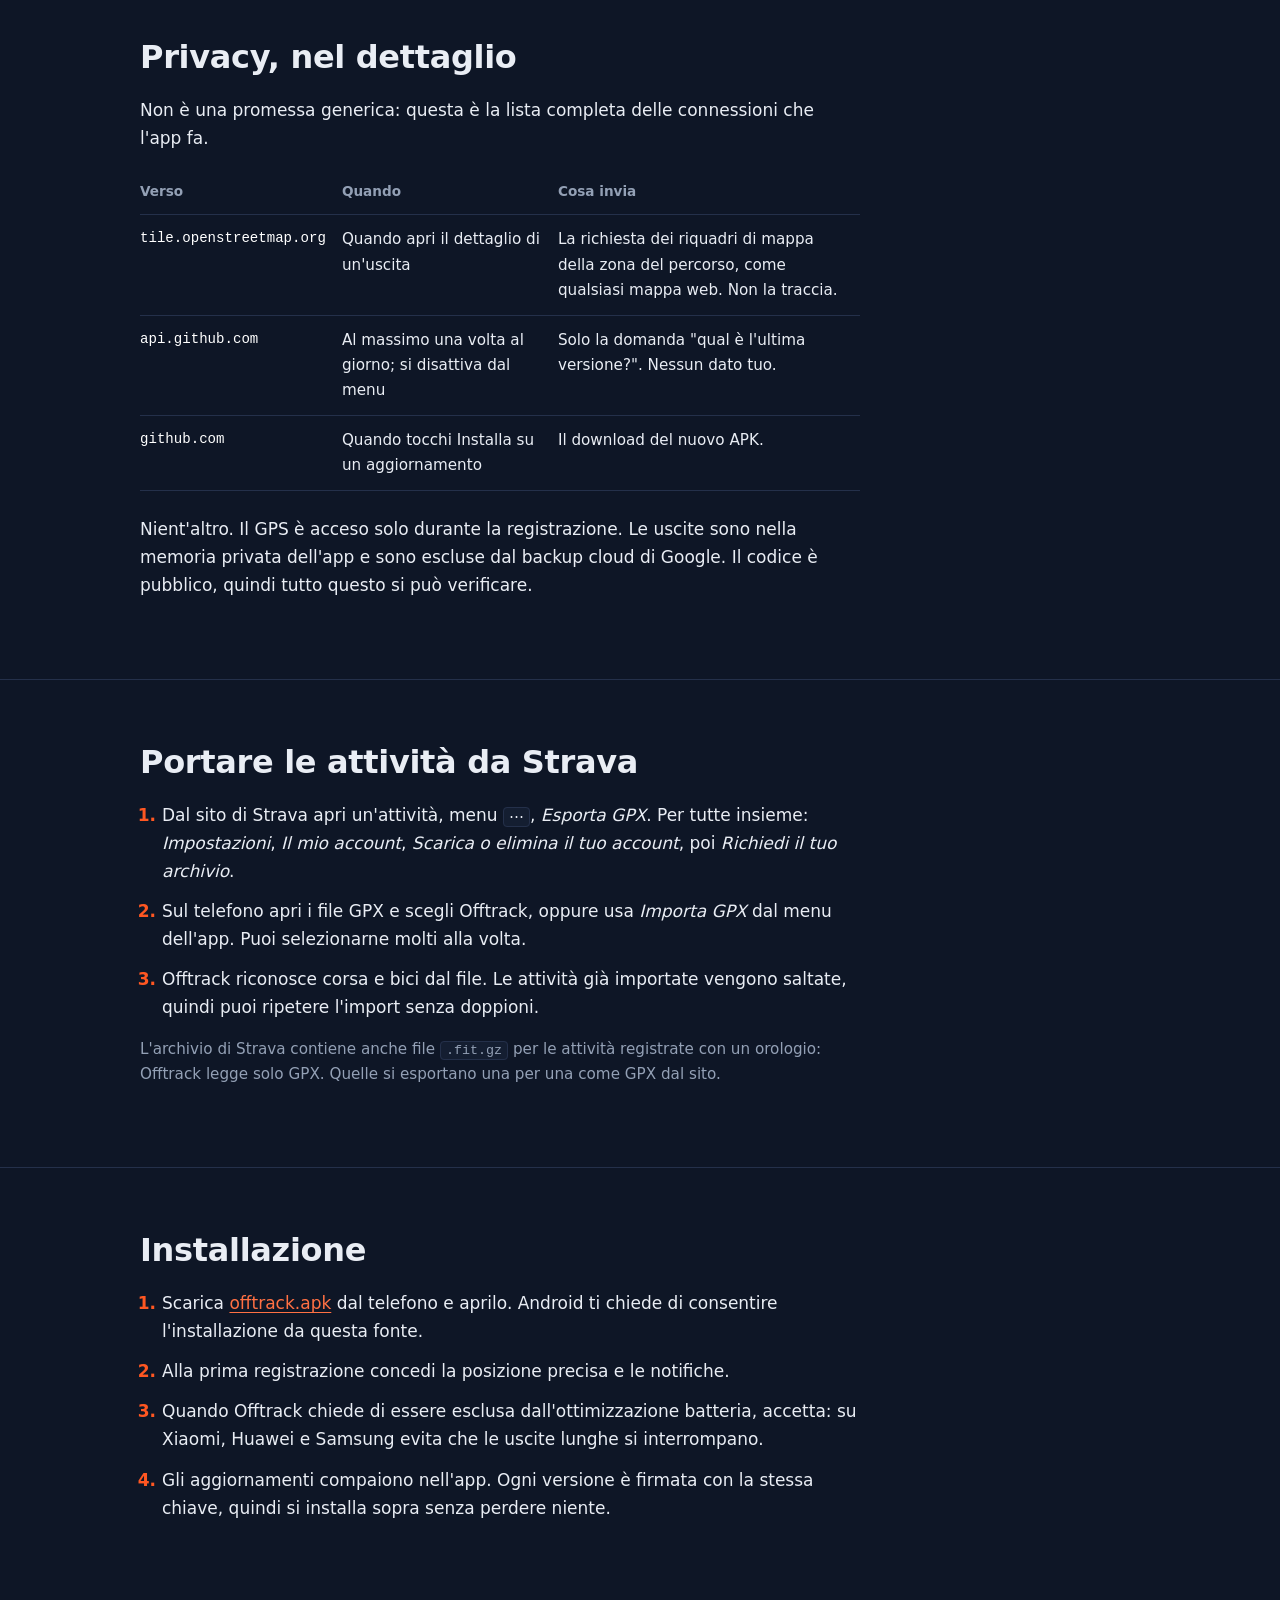
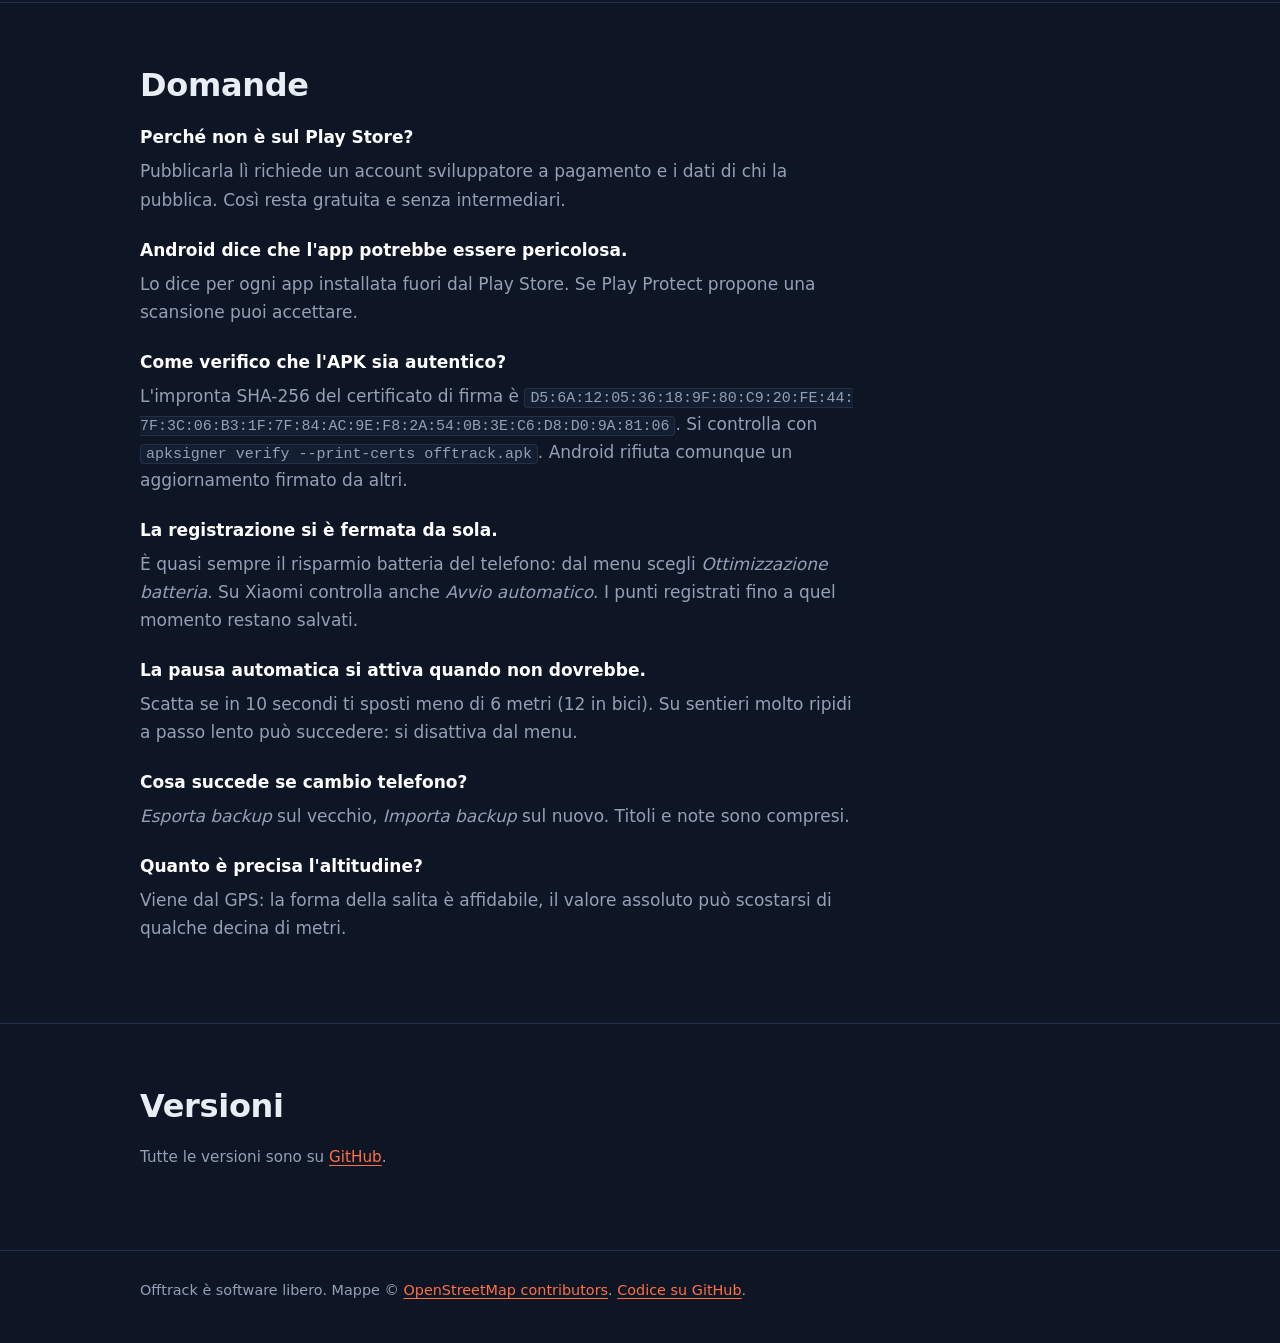
==== commit 41a45028: "Pausa automatica, avvisi vocali, migliori prestazioni e record Mentre registri: pausa automatica qua" ====
--- a/site/index.html
+++ b/site/index.html
@@ -3,12 +3,12 @@
 <head>
 <meta charset="utf-8">
 <meta name="viewport" content="width=device-width, initial-scale=1">
-<title>Offtrack, tracker di corsa e bici privato per Android</title>
-<meta name="description" content="Offtrack: app Android gratuita e open source per registrare corsa e bici con GPS, senza account, senza server, senza pubblicità.">
+<title>Offtrack, tracker GPS per corsa e bici senza account</title>
+<meta name="description" content="App Android gratuita per registrare corsa e bici: mappa, passo, parziali, record personali, pausa automatica e avvisi vocali. Nessun account e nessun server: le uscite restano sul telefono.">
 <meta name="theme-color" content="#0E1626">
 <meta property="og:type" content="website">
-<meta property="og:title" content="Offtrack, tracker di corsa e bici privato per Android">
-<meta property="og:description" content="Offtrack: app Android gratuita e open source per registrare corsa e bici con GPS, senza account, senza server, senza pubblicità.">
+<meta property="og:title" content="Offtrack, tracker GPS per corsa e bici senza account">
+<meta property="og:description" content="Mappa, passo, parziali e record personali. Nessun account, nessun server: le uscite restano sul telefono.">
 <meta property="og:url" content="https://basoxxx.github.io/B.A.D.A/">
 <meta property="og:image" content="https://basoxxx.github.io/B.A.D.A/img/og.png">
 <meta property="og:image:width" content="1200">
@@ -16,91 +16,154 @@
 <meta property="og:locale" content="it_IT">
 <meta name="twitter:card" content="summary_large_image">
 <link rel="canonical" href="https://basoxxx.github.io/B.A.D.A/">
+<link rel="icon" href="img/logo.svg" type="image/svg+xml">
 <link rel="apple-touch-icon" href="img/icon-192.png">
-<link rel="icon" href="img/logo.svg" type="image/svg+xml">
 <link rel="stylesheet" href="style.css">
 </head>
 <body>
-<nav class="top"><div class="wrap">
-<a class="brand" href="#"><img src="img/logo.svg" width="28" height="28" alt="">Offtrack</a>
-<ul><li><a href="#funzioni">Funzioni</a></li><li><a href="#privacy">Privacy</a></li><li><a href="#installa">Installa</a></li><li><a href="#novita">Novità</a></li><li><a href="#faq">FAQ</a></li></ul>
-</div></nav>
-<header class="hero"><div class="wrap">
-<img src="img/logo.svg" width="96" height="96" alt="Logo di Offtrack">
-<p class="label">Offtrack</p>
-<h1>Corri e pedala.<br>I tuoi percorsi restano tuoi.</h1>
-<p class="sub">Registra corse e uscite in bici con GPS, mappa, passo, km per km e grafici. Senza account, senza server, senza pubblicità.</p>
-<div class="btns">
-<a class="btn primary" href="https://github.com/basoxxx/B.A.D.A/releases/latest/download/offtrack.apk">Scarica l'APK</a>
-<a class="btn secondary" href="https://github.com/basoxxx/B.A.D.A">Codice sorgente</a>
+<header class="bar"><div class="wrap">
+<a class="brand" href="#"><img src="img/logo.svg" width="26" height="26" alt="">Offtrack</a>
+<nav aria-label="Sezioni"><a href="#app">L'app</a><a href="#privacy">Privacy</a><a href="#strava">Da Strava</a><a href="#faq">Domande</a></nav>
+<a class="get" href="https://github.com/basoxxx/B.A.D.A/releases/latest/download/offtrack.apk">Scarica</a>
+</div></header>
+
+<main>
+<section class="intro"><div class="wrap">
+<div class="intro-text">
+<h1>Registra corse e uscite in bici. Senza account, senza server.</h1>
+<p class="lead">Offtrack registra il GPS e ti dà mappa, passo, parziali km per km e record personali. Le uscite restano nella memoria del telefono e ne escono solo se le esporti tu.</p>
+<p class="actions">
+<a class="btn" href="https://github.com/basoxxx/B.A.D.A/releases/latest/download/offtrack.apk">Scarica l'APK per Android</a>
+<a class="link" href="https://github.com/basoxxx/B.A.D.A">Codice sorgente</a>
+</p>
+<p class="meta" id="version">Android 8.0 o successivo. Gratis e open source.</p>
+<dl class="facts">
+<div><dt>Account</dt><dd>nessuno</dd></div>
+<div><dt>Server di Offtrack</dt><dd>nessuno</dd></div>
+<div><dt>Pubblicità e tracker</dt><dd>zero</dd></div>
+<div><dt>Prezzo</dt><dd>gratis</dd></div>
+</dl>
 </div>
-<p class="note" id="version">Android 8.0 o successivo · Gratis · Open source</p>
-</div></header>
-<main>
-<section aria-labelledby="t-shots"><div class="wrap">
-<p class="label">Screenshot</p><h2 id="t-shots">L'app in uso</h2>
-<ul class="shots">
-<li><figure><img src="img/home.png" width="260" height="578" alt="Schermata: Le tue attività" loading="lazy"><figcaption>Le tue attività</figcaption></figure></li>
-<li><figure><img src="img/record.png" width="260" height="578" alt="Schermata: In registrazione" loading="lazy"><figcaption>In registrazione</figcaption></figure></li>
-<li><figure><img src="img/detail.png" width="260" height="578" alt="Schermata: Dettaglio dell'attività" loading="lazy"><figcaption>Dettaglio dell'attività</figcaption></figure></li>
-</ul></div></section>
-<section id="funzioni" aria-labelledby="t-feat"><div class="wrap">
-<p class="label">Funzioni</p><h2 id="t-feat">Tutto quello che serve</h2>
-<div class="grid">
-<div class="card"><svg viewBox="0 0 24 24" aria-hidden="true"><circle cx="12" cy="12" r="9"/><circle cx="12" cy="12" r="3"/></svg><h3>Registrazione a schermo spento</h3><p>Servizio GPS in primo piano: la corsa non si interrompe quando blocchi il telefono. Ogni punto è salvato subito.</p></div>
-<div class="card"><svg viewBox="0 0 24 24" aria-hidden="true"><rect x="6" y="2" width="12" height="20" rx="2"/><path d="M10 9v6M14 9v6"/></svg><h3>Notifica dal vivo</h3><p>Tempo, distanza e media sempre visibili, con Pausa e Riprendi senza sbloccare il telefono.</p></div>
-<div class="card"><svg viewBox="0 0 24 24" aria-hidden="true"><path d="M9 4 3 6v14l6-2 6 2 6-2V4l-6 2z"/><path d="M9 4v14M15 6v14"/></svg><h3>Mappa del percorso</h3><p>Il tracciato su mappa OpenStreetMap.</p></div>
-<div class="card"><svg viewBox="0 0 24 24" aria-hidden="true"><path d="M4 17a8 8 0 1 1 16 0"/><path d="m12 17 4-6"/></svg><h3>Passo, velocità e dislivello</h3><p>Passo o velocità, tempo, distanza e dislivello.</p></div>
-<div class="card"><svg viewBox="0 0 24 24" aria-hidden="true"><path d="M4 6h16M4 12h11M4 18h7"/></svg><h3>Tempi km per km</h3><p>Ogni chilometro con la sua barra, per vedere dove hai spinto.</p></div>
-<div class="card"><svg viewBox="0 0 24 24" aria-hidden="true"><path d="M3 20h18"/><path d="m4 15 5-5 4 3 7-8"/></svg><h3>Grafici</h3><p>Andamento di passo e altitudine lungo il percorso.</p></div>
-<div class="card"><svg viewBox="0 0 24 24" aria-hidden="true"><rect x="3" y="5" width="18" height="16" rx="2"/><path d="M3 10h18M8 3v4M16 3v4"/></svg><h3>Statistiche</h3><p>Totali della settimana, del mese, dell'anno e di sempre, separati per corsa e bici.</p></div>
-<div class="card"><svg viewBox="0 0 24 24" aria-hidden="true"><path d="M8 21h8M12 17v4M7 4h10v5a5 5 0 0 1-10 0z"/><path d="M17 5h3v2a3 3 0 0 1-3 3M7 5H4v2a3 3 0 0 0 3 3"/></svg><h3>Record personali</h3><p>Distanza più lunga, miglior passo o velocità media, km più veloce. Un tocco apre l'attività.</p></div>
-<div class="card"><svg viewBox="0 0 24 24" aria-hidden="true"><path d="M12 3v12m0 0-4-4m4 4 4-4"/><path d="M4 17v3h16v-3"/></svg><h3>Esporta e importa GPX</h3><p>Anche le attività da Strava.</p></div>
-<div class="card"><svg viewBox="0 0 24 24" aria-hidden="true"><path d="M4 8h16v12H4zM3 4h18v4H3z"/><path d="M10 13h4"/></svg><h3>Backup completo</h3><p>Backup e ripristino di tutto in un file ZIP.</p></div>
-<div class="card"><svg viewBox="0 0 24 24" aria-hidden="true"><path d="M20 12a8 8 0 1 1-3-6.2"/><path d="M20 4v5h-5"/></svg><h3>Aggiornamenti dall'app</h3><p>Nuove versioni direttamente dall'app.</p></div>
-</div></div></section>
-<section class="privacy" id="privacy" aria-labelledby="t-priv"><div class="wrap">
-<p class="label">Privacy</p><h2 id="t-priv">I tuoi dati restano sul tuo telefono</h2>
-<div class="grid">
-<div class="card"><h3>Nessun account</h3><p>Non devi registrarti e non esiste un server di Offtrack.</p></div>
-<div class="card"><h3>Solo sul telefono</h3><p>Le uscite restano nella memoria interna del telefono, escluse dal backup cloud di Google.</p></div>
-<div class="card"><h3>Nessun tracciamento</h3><p>Nessuna libreria di tracciamento e nessun Google Play Services. Il GPS registra solo mentre sei in registrazione.</p></div>
+<figure class="phone"><img src="img/home.png" width="270" height="585" alt="Home di Offtrack: riepilogo della settimana, avvio corsa e bici, lista delle uscite"></figure>
+</div></section>
+
+<section id="app"><div class="wrap">
+<h2>Cosa trovi nell'app</h2>
+
+<article class="screen">
+<figure class="phone"><img src="img/record.png" width="270" height="585" alt="Registrazione in corso con la forma del percorso, tempo, distanza, passo medio e passo attuale" loading="lazy"></figure>
+<div>
+<h3>Mentre corri o pedali</h3>
+<ul>
+<li>Tempo, distanza, passo medio (o velocità per la bici) e passo degli ultimi 30 secondi.</li>
+<li>La forma del percorso disegnata dal vivo, senza scaricare mappe.</li>
+<li><strong>Pausa automatica</strong> quando ti fermi a un semaforo; riparte appena ti muovi.</li>
+<li><strong>Avvisi vocali</strong> ogni chilometro di corsa (ogni 5 in bici) con tempo e passo, sopra la musica.</li>
+<li>Notifica con tempo e distanza e il tasto Pausa, senza sbloccare il telefono.</li>
+<li>Continua a schermo spento. Ogni punto viene scritto subito su disco: se il telefono si spegne, quello che hai fatto resta.</li>
+</ul>
 </div>
-<h3 style="margin:32px 0 12px">Quando usa la rete</h3>
+</article>
+
+<article class="screen">
+<div class="pair"><figure class="phone"><img src="img/detail.png" width="270" height="600" alt="Dettaglio di un'uscita in bici con mappa e grafici" loading="lazy"></figure>
+<figure class="crop"><img src="img/efforts.png" width="270" height="155" alt="Migliori prestazioni di una corsa, con due record personali" loading="lazy"></figure></div>
+<div>
+<h3>Dopo l'uscita</h3>
 <ul>
-<li><strong>Mappa OpenStreetMap:</strong> i riquadri vengono scaricati quando apri il dettaglio di un'uscita. Le miniature nella lista sono disegnate in locale.</li>
-<li><strong>Aggiornamenti:</strong> controllo su GitHub al massimo una volta al giorno, disattivabile dal menu.</li>
+<li>Il percorso su mappa OpenStreetMap.</li>
+<li>Distanza, tempo in movimento, passo o velocità media, dislivello.</li>
+<li>Grafici di passo e altitudine lungo il percorso.</li>
+<li>Parziali km per km, con una barra che mostra subito dove sei andato più forte.</li>
+<li><strong>Migliori prestazioni</strong> su 1 km, 5 km, 10 km, mezza e maratona (in bici 5, 10, 20, 40 e 100 km), cercate in tutto il percorso e non solo dalla partenza. Se è un record personale lo vedi lì.</li>
+<li>Titolo automatico ("Corsa mattutina") che puoi cambiare, note, tipo modificabile.</li>
+<li>Immagine da condividere con percorso e numeri, ed export GPX.</li>
 </ul>
+</div>
+</article>
+
+<article class="screen">
+<figure class="phone"><img src="img/stats.png" width="270" height="585" alt="Statistiche: chilometri delle ultime 12 settimane e totali" loading="lazy"></figure>
+<div>
+<h3>Nel tempo</h3>
+<ul>
+<li>Lista delle uscite con la miniatura del percorso, filtrabile per corsa o bici.</li>
+<li>Totali di settimana, mese, anno e di sempre.</li>
+<li>Chilometri delle ultime 12 settimane.</li>
+<li>Record personali: distanza più lunga, uscita più lunga, miglior media, miglior tempo su ogni distanza.</li>
+<li>Backup completo in un file ZIP e ripristino su un altro telefono.</li>
+</ul>
+</div>
+</article>
 </div></section>
-<section id="installa" aria-labelledby="t-inst"><div class="wrap">
-<p class="label">Installazione</p><h2 id="t-inst">Pronta in quattro passi</h2>
-<ol class="steps">
-<li>Scarica <code>offtrack.apk</code> dal pulsante <a href="https://github.com/basoxxx/B.A.D.A/releases/latest/download/offtrack.apk">Scarica l'APK</a>.</li>
-<li>Aprilo e consenti al browser o al gestore file di installare app sconosciute.</li>
-<li>Alla prima registrazione concedi posizione precisa e notifiche.</li>
-<li>Gli aggiornamenti successivi compaiono nell'app come scheda "Aggiornamento disponibile". La prima volta Android chiede di consentire a Offtrack di installare app.</li>
+
+<section class="not"><div class="wrap narrow">
+<h2>Cosa non fa</h2>
+<p>Offtrack non ha segmenti, classifiche, kudos né un feed degli amici: servirebbero un server e i tuoi percorsi. Non legge fasce cardio o sensori di potenza e non esiste per iPhone. Se queste cose ti servono, Strava resta la scelta giusta. Offtrack è per chi vuole i propri numeri senza consegnare a nessuno dove corre.</p>
+</div></section>
+
+<section id="privacy"><div class="wrap narrow">
+<h2>Privacy, nel dettaglio</h2>
+<p>Non è una promessa generica: questa è la lista completa delle connessioni che l'app fa.</p>
+<div class="table"><table>
+<thead><tr><th scope="col">Verso</th><th scope="col">Quando</th><th scope="col">Cosa invia</th></tr></thead>
+<tbody>
+<tr><td>tile.openstreetmap.org</td><td>Quando apri il dettaglio di un'uscita</td><td>La richiesta dei riquadri di mappa della zona del percorso, come qualsiasi mappa web. Non la traccia.</td></tr>
+<tr><td>api.github.com</td><td>Al massimo una volta al giorno; si disattiva dal menu</td><td>Solo la domanda "qual è l'ultima versione?". Nessun dato tuo.</td></tr>
+<tr><td>github.com</td><td>Quando tocchi Installa su un aggiornamento</td><td>Il download del nuovo APK.</td></tr>
+</tbody>
+</table></div>
+<p>Nient'altro. Il GPS è acceso solo durante la registrazione. Le uscite sono nella memoria privata dell'app e sono escluse dal backup cloud di Google. Il codice è pubblico, quindi tutto questo si può verificare.</p>
+</div></section>
+
+<section id="strava"><div class="wrap narrow">
+<h2>Portare le attività da Strava</h2>
+<ol>
+<li>Dal sito di Strava apri un'attività, menu <kbd>⋯</kbd>, <em>Esporta GPX</em>. Per tutte insieme: <em>Impostazioni</em>, <em>Il mio account</em>, <em>Scarica o elimina il tuo account</em>, poi <em>Richiedi il tuo archivio</em>.</li>
+<li>Sul telefono apri i file GPX e scegli Offtrack, oppure usa <em>Importa GPX</em> dal menu dell'app. Puoi selezionarne molti alla volta.</li>
+<li>Offtrack riconosce corsa e bici dal file. Le attività già importate vengono saltate, quindi puoi ripetere l'import senza doppioni.</li>
 </ol>
-<p class="tip"><strong>Batteria:</strong> alla prima registrazione Offtrack chiede di essere esclusa dall'ottimizzazione batteria. Accetta: su Xiaomi, Huawei, Samsung e simili evita che le uscite lunghe si interrompano. Puoi farlo anche dopo, dal menu "Ottimizzazione batteria".</p>
+<p class="note">L'archivio di Strava contiene anche file <code>.fit.gz</code> per le attività registrate con un orologio: Offtrack legge solo GPX. Quelle si esportano una per una come GPX dal sito.</p>
 </div></section>
-<section id="novita" aria-labelledby="t-news"><div class="wrap">
-<p class="label">Novità</p><h2 id="t-news">Ultime versioni</h2>
-<div id="releases" class="releases"><p class="muted">L'elenco completo delle versioni è su <a href="https://github.com/basoxxx/B.A.D.A/releases">GitHub Releases</a>.</p></div>
+
+<section id="installa"><div class="wrap narrow">
+<h2>Installazione</h2>
+<ol>
+<li>Scarica <a href="https://github.com/basoxxx/B.A.D.A/releases/latest/download/offtrack.apk">offtrack.apk</a> dal telefono e aprilo. Android ti chiede di consentire l'installazione da questa fonte.</li>
+<li>Alla prima registrazione concedi la posizione precisa e le notifiche.</li>
+<li>Quando Offtrack chiede di essere esclusa dall'ottimizzazione batteria, accetta: su Xiaomi, Huawei e Samsung evita che le uscite lunghe si interrompano.</li>
+<li>Gli aggiornamenti compaiono nell'app. Ogni versione è firmata con la stessa chiave, quindi si installa sopra senza perdere niente.</li>
+</ol>
 </div></section>
-<section id="faq" aria-labelledby="t-faq"><div class="wrap">
-<p class="label">FAQ</p><h2 id="t-faq">Domande frequenti</h2>
-<details><summary>Perché non è sul Play Store?</summary><p>Offtrack è gratuita e non richiede un account sviluppatore: si scarica da GitHub e ogni versione è firmata con la stessa chiave.</p></details>
-<details><summary>Funziona su iPhone?</summary><p>No, solo Android: iOS non permette il GPS in background alle web app.</p></details>
-<details><summary>Posso portare le mie attività da Strava?</summary><p>Sì: esporta da Strava i file GPX e importali dal menu "Importa GPX", oppure apri il file e scegli Offtrack in "Apri con".</p></details>
-<details><summary>Cosa succede se cambio telefono?</summary><p>Usa "Esporta backup" sul vecchio telefono e poi "Importa backup" sul nuovo.</p></details>
-<details><summary>Android dice che l'app potrebbe essere pericolosa. È normale?</summary><p>Sì: Android lo dice per ogni app installata fuori dal Play Store. Offtrack non chiede account e non ha tracciamento, e il codice è pubblico. Se Play Protect chiede una scansione puoi accettare.</p></details>
-<details><summary>Come verifico che l'APK sia autentico?</summary><p>Ogni versione è firmata con la stessa chiave. L'impronta SHA-256 del certificato è <code class="fp">D5:6A:12:05:36:18:9F:80:C9:20:FE:44:7F:3C:06:B3:1F:7F:84:AC:9E:F8:2A:54:0B:3E:C6:D8:D0:9A:81:06</code>. Puoi controllarla con <code>apksigner verify --print-certs offtrack.apk</code>. Android stesso rifiuta un aggiornamento firmato con un'altra chiave.</p></details>
-<details><summary>La registrazione si è fermata da sola. Perché?</summary><p>Quasi sempre è il risparmio batteria del telefono. Dal menu scegli "Ottimizzazione batteria" e consenti a Offtrack di funzionare senza limitazioni. Su Xiaomi controlla anche "Avvio automatico" nelle impostazioni dell'app. I punti registrati fino a quel momento restano salvati.</p></details>
-<details><summary>Quanto è precisa l'altitudine?</summary><p>Viene dal GPS: la forma della salita è affidabile, il valore assoluto può scostarsi di qualche decina di metri.</p></details>
+
+<section id="faq"><div class="wrap narrow">
+<h2>Domande</h2>
+<dl class="faq">
+<dt>Perché non è sul Play Store?</dt>
+<dd>Pubblicarla lì richiede un account sviluppatore a pagamento e i dati di chi la pubblica. Così resta gratuita e senza intermediari.</dd>
+<dt>Android dice che l'app potrebbe essere pericolosa.</dt>
+<dd>Lo dice per ogni app installata fuori dal Play Store. Se Play Protect propone una scansione puoi accettare.</dd>
+<dt>Come verifico che l'APK sia autentico?</dt>
+<dd>L'impronta SHA-256 del certificato di firma è <code class="fp">D5:6A:12:05:36:18:9F:80:C9:20:FE:44:7F:3C:06:B3:1F:7F:84:AC:9E:F8:2A:54:0B:3E:C6:D8:D0:9A:81:06</code>. Si controlla con <code>apksigner verify --print-certs offtrack.apk</code>. Android rifiuta comunque un aggiornamento firmato da altri.</dd>
+<dt>La registrazione si è fermata da sola.</dt>
+<dd>È quasi sempre il risparmio batteria del telefono: dal menu scegli <em>Ottimizzazione batteria</em>. Su Xiaomi controlla anche <em>Avvio automatico</em>. I punti registrati fino a quel momento restano salvati.</dd>
+<dt>La pausa automatica si attiva quando non dovrebbe.</dt>
+<dd>Scatta se in 10 secondi ti sposti meno di 6 metri (12 in bici). Su sentieri molto ripidi a passo lento può succedere: si disattiva dal menu.</dd>
+<dt>Cosa succede se cambio telefono?</dt>
+<dd><em>Esporta backup</em> sul vecchio, <em>Importa backup</em> sul nuovo. Titoli e note sono compresi.</dd>
+<dt>Quanto è precisa l'altitudine?</dt>
+<dd>Viene dal GPS: la forma della salita è affidabile, il valore assoluto può scostarsi di qualche decina di metri.</dd>
+</dl>
+</div></section>
+
+<section id="novita"><div class="wrap narrow">
+<h2>Versioni</h2>
+<div id="releases"><p class="note">Tutte le versioni sono su <a href="https://github.com/basoxxx/B.A.D.A/releases">GitHub</a>.</p></div>
 </div></section>
 </main>
+
 <footer><div class="wrap">
-<p>Offtrack è software libero. Mappe © OpenStreetMap contributors.</p>
-<p><a href="https://github.com/basoxxx/B.A.D.A">Codice sorgente su GitHub</a></p>
+<p>Offtrack è software libero. Mappe © <a href="https://www.openstreetmap.org/copyright">OpenStreetMap contributors</a>. <a href="https://github.com/basoxxx/B.A.D.A">Codice su GitHub</a>.</p>
 </div></footer>
 <script src="releases.js" defer></script>
 </body>
--- a/site/style.css
+++ b/site/style.css
@@ -1,63 +1,93 @@
-:root{--bg:#0E1626;--surface:#182235;--border:#24304A;--accent:#FF5722;--accent-h:#FF7043;--text:#fff;--muted:#93A0B5;
---sans:system-ui,-apple-system,"Segoe UI",Roboto,sans-serif;
---cond:"Roboto Condensed","Arial Narrow",sans-serif-condensed,system-ui,sans-serif}
+:root{--bg:#0E1626;--raise:#141E31;--line:#24304A;--accent:#FF5722;--accent-h:#FF7043;--text:#E9EDF4;--muted:#93A0B5;
+--sans:system-ui,-apple-system,"Segoe UI",Roboto,sans-serif;--cond:"Roboto Condensed","Arial Narrow",sans-serif-condensed,system-ui,sans-serif}
 *{box-sizing:border-box}
 html{scroll-behavior:smooth}
-body{margin:0;background:var(--bg);color:var(--text);font:16px/1.6 var(--sans);overflow-wrap:break-word}
-a{color:var(--accent-h)}
-a:focus-visible,summary:focus-visible{outline:3px solid #fff;outline-offset:3px;border-radius:4px}
-.wrap{max-width:1100px;margin:0 auto;padding:0 16px}
-section{padding:56px 0}
-h1,h2,h3{font-family:var(--cond);font-weight:700;text-transform:uppercase;letter-spacing:.02em;line-height:1.05;margin:0}
-h1{font-size:clamp(2.4rem,9vw,4.5rem);margin-bottom:16px}
-h2{font-size:clamp(1.8rem,6vw,2.75rem);margin-bottom:28px}
-h3{font-size:1.15rem;margin-bottom:6px}
-.label{font:700 .8rem var(--cond);text-transform:uppercase;letter-spacing:.14em;color:var(--accent);margin:0 0 10px}
-.muted{color:var(--muted)}
-.hero{text-align:center;padding:48px 0 40px}
-.hero img{width:96px;height:96px;margin-bottom:16px}
-.hero .sub{max-width:620px;margin:0 auto 28px;color:var(--muted);font-size:1.1rem}
-.btns{display:flex;flex-wrap:wrap;gap:12px;justify-content:center}
-.btn{display:inline-block;padding:14px 26px;border-radius:10px;font:700 1rem var(--sans);text-decoration:none;border:2px solid var(--accent);color:#fff}
-.btn.primary{background:var(--accent);color:#0E1626}
-.btn.primary:hover{background:var(--accent-h);border-color:var(--accent-h)}
-.btn.secondary:hover{background:var(--surface)}
-.note{margin-top:16px;font-size:.85rem;color:var(--muted)}
-.shots{display:grid;grid-template-columns:repeat(3,1fr);gap:24px;margin:0;padding:0;list-style:none}
-.shots figure{margin:0;text-align:center}
-.shots img{display:block;width:100%;max-width:260px;height:auto;aspect-ratio:1080/2400;margin:0 auto 10px;background:var(--surface);border:1px solid var(--border);border-radius:16px}
-.shots figcaption{font:700 .85rem var(--cond);text-transform:uppercase;letter-spacing:.1em;color:var(--muted)}
-.grid{display:grid;grid-template-columns:repeat(auto-fit,minmax(240px,1fr));gap:16px}
-.card{background:var(--surface);border:1px solid var(--border);border-radius:12px;padding:20px}
-.card svg{width:28px;height:28px;stroke:var(--accent);fill:none;stroke-width:2;stroke-linecap:round;stroke-linejoin:round;margin-bottom:10px}
-.card p{margin:0;color:var(--muted);font-size:.95rem}
-.privacy{background:var(--surface);border-top:3px solid var(--accent);border-bottom:1px solid var(--border)}
-.privacy .card{background:var(--bg)}
-.privacy ul{margin:0;padding-left:20px;color:var(--muted)}
-.privacy li{margin-bottom:10px}
-.privacy li strong{color:#fff}
-.steps{counter-reset:s;list-style:none;margin:0;padding:0;display:grid;gap:12px}
-.steps li{counter-increment:s;background:var(--surface);border:1px solid var(--border);border-radius:12px;padding:16px 16px 16px 64px;position:relative}
-.steps li::before{content:counter(s);position:absolute;left:16px;top:12px;font:700 1.8rem var(--cond);color:var(--accent)}
-.tip{margin-top:20px;border-left:3px solid var(--accent);padding:4px 0 4px 16px;color:var(--muted)}
-details{background:var(--surface);border:1px solid var(--border);border-radius:12px;margin-bottom:10px}
-summary{cursor:pointer;padding:16px;font-weight:700}
-details p{margin:0;padding:0 16px 16px;color:var(--muted)}
-footer{border-top:1px solid var(--border);padding:32px 0;color:var(--muted);font-size:.9rem;text-align:center}
-@media(max-width:700px){.shots{grid-template-columns:1fr;gap:32px}section{padding:40px 0}}
+body{margin:0;background:var(--bg);color:var(--text);font:17px/1.65 var(--sans);overflow-wrap:break-word;-webkit-text-size-adjust:100%}
+a{color:var(--accent-h);text-underline-offset:3px}
+a:focus-visible{outline:2px solid #fff;outline-offset:3px;border-radius:3px}
+.wrap{max-width:1040px;margin:0 auto;padding:0 20px}
+.narrow > *{max-width:720px}
+h1,h2,h3{line-height:1.15;margin:0;font-weight:700;letter-spacing:-.01em}
+h1{font-size:clamp(2rem,5.4vw,3.1rem);max-width:15ch;margin-bottom:20px}
+h2{font-size:clamp(1.5rem,3.6vw,2rem);margin-bottom:20px}
+h3{font-size:1.25rem;margin-bottom:12px}
+p{margin:0 0 16px}
+strong{color:#fff;font-weight:600}
+code,kbd{font:.88em ui-monospace,SFMono-Regular,Menlo,monospace;background:var(--raise);border:1px solid var(--line);border-radius:4px;padding:1px 5px}
+.fp{word-break:break-all}
+
+.bar{border-bottom:1px solid var(--line);position:sticky;top:0;z-index:5;background:rgba(14,22,38,.94);backdrop-filter:blur(6px)}
+.bar .wrap{display:flex;align-items:center;gap:24px;min-height:56px}
+.brand{display:flex;align-items:center;gap:9px;color:#fff;text-decoration:none;font:700 1.15rem var(--cond);letter-spacing:.02em}
+.bar nav{display:flex;gap:22px;margin-left:auto}
+.bar nav a{color:var(--muted);text-decoration:none;font-size:.95rem}
+.bar nav a:hover{color:#fff}
+.get{color:var(--bg);background:var(--accent);text-decoration:none;font-weight:600;font-size:.95rem;padding:6px 14px;border-radius:6px}
+.get:hover{background:var(--accent-h)}
+
+section{padding:64px 0;border-top:1px solid var(--line)}
+section:first-child{border-top:0}
+.intro{padding:56px 0 64px}
+.intro .wrap{display:grid;grid-template-columns:1fr 270px;gap:56px;align-items:center}
+.lead{font-size:1.15rem;color:var(--muted);max-width:52ch}
+.actions{display:flex;flex-wrap:wrap;align-items:center;gap:20px;margin:28px 0 10px}
+.btn{display:inline-block;background:var(--accent);color:var(--bg);font-weight:700;text-decoration:none;padding:13px 22px;border-radius:8px}
+.btn:hover{background:var(--accent-h)}
+.meta{color:var(--muted);font-size:.9rem}
+.facts{display:grid;grid-template-columns:repeat(4,auto);justify-content:start;gap:8px 36px;margin:32px 0 0;padding-top:20px;border-top:1px solid var(--line)}
+.facts div{margin:0}
+.facts dt{color:var(--muted);font-size:.8rem}
+.facts dd{margin:0;font:700 1.35rem var(--cond);color:#fff}
+
+.phone{margin:0}
+.phone img{display:block;width:100%;max-width:270px;height:auto;border-radius:22px;border:1px solid var(--line);background:var(--raise)}
+
+.screen{display:grid;grid-template-columns:240px 1fr;gap:48px;align-items:start;padding:32px 0}
+.screen + .screen{border-top:1px dashed var(--line)}
+.screen ul{margin:0;padding-left:20px}
+.screen li{margin-bottom:8px;color:var(--muted)}
+.screen li::marker{color:var(--accent)}
+
+.not p{font-size:1.1rem;color:var(--muted)}
+
+.table{overflow-x:auto;margin:8px 0 24px}
+table{border-collapse:collapse;width:100%;font-size:.95rem}
+th,td{text-align:left;vertical-align:top;padding:12px 16px 12px 0;border-bottom:1px solid var(--line)}
+th{color:var(--muted);font-weight:600;font-size:.85rem}
+td:first-child{font-family:ui-monospace,SFMono-Regular,Menlo,monospace;font-size:.88rem;white-space:nowrap;color:#fff}
+
+ol{padding-left:22px;margin:0 0 16px}
+ol li{margin-bottom:12px}
+ol li::marker{color:var(--accent);font-weight:700}
+.note{color:var(--muted);font-size:.95rem}
+
+.faq dt{font-weight:600;color:#fff;margin-top:22px}
+.faq dt:first-child{margin-top:0}
+.faq dd{margin:6px 0 0;color:var(--muted)}
+
+.release{padding:16px 0;border-bottom:1px solid var(--line)}
+.release:first-child{padding-top:0}
+.release h3{font-size:1.05rem;margin:2px 0 6px}
+.release p{color:var(--muted);font-size:.95rem;margin:0 0 6px}
+.release .when{font-size:.85rem;color:var(--muted);margin:0}
+
+footer{border-top:1px solid var(--line);padding:28px 0 40px;color:var(--muted);font-size:.9rem}
+footer p{margin:0}
+.notfound{min-height:70vh;display:flex;align-items:center}
+
+@media(max-width:820px){
+  .intro .wrap{grid-template-columns:1fr}
+  .intro .phone{display:none}
+  .screen{grid-template-columns:1fr;gap:20px}
+  .screen .phone img{max-width:220px}
+  .facts{grid-template-columns:repeat(2,auto)}
+  .bar nav{display:none}
+  .get{margin-left:auto}
+  section{padding:48px 0}
+}
 @media(prefers-reduced-motion:reduce){html{scroll-behavior:auto}}
-.top{border-bottom:1px solid var(--border);position:sticky;top:0;z-index:5;background:rgba(14,22,38,.92);backdrop-filter:blur(8px)}
-.top .wrap{display:flex;align-items:center;gap:16px;min-height:56px}
-.brand{display:flex;align-items:center;gap:10px;font:700 1.2rem var(--cond);text-transform:uppercase;letter-spacing:.04em;color:#fff;text-decoration:none;margin-right:auto}
-.top ul{display:flex;gap:20px;list-style:none;margin:0;padding:0}
-.top ul a{color:var(--muted);text-decoration:none;font:700 .85rem var(--cond);text-transform:uppercase;letter-spacing:.1em}
-.top ul a:hover{color:#fff}
-section[id]{scroll-margin-top:64px}
-.releases{display:grid;gap:12px}
-.release p:not(.label){margin:8px 0 0;color:var(--muted);font-size:.95rem}
-.release h3{text-transform:none;letter-spacing:0;font-size:1.2rem}
-code{font-size:.9em;background:var(--bg);border:1px solid var(--border);border-radius:4px;padding:1px 5px}
-.fp{word-break:break-all}
-.notfound{min-height:70vh;display:flex;align-items:center;text-align:center}
-@media(max-width:700px){.top ul{display:none}}
-.release .label{color:var(--accent);margin:0 0 6px}
+.pair{display:grid;gap:12px}
+.pair .phone img{max-width:240px}
+@media(max-width:820px){.pair{grid-template-columns:1fr 1fr;max-width:460px}}
+.crop{margin:0}
+.crop img{display:block;width:100%;max-width:240px;height:auto;border-radius:12px;border:1px solid var(--line)}
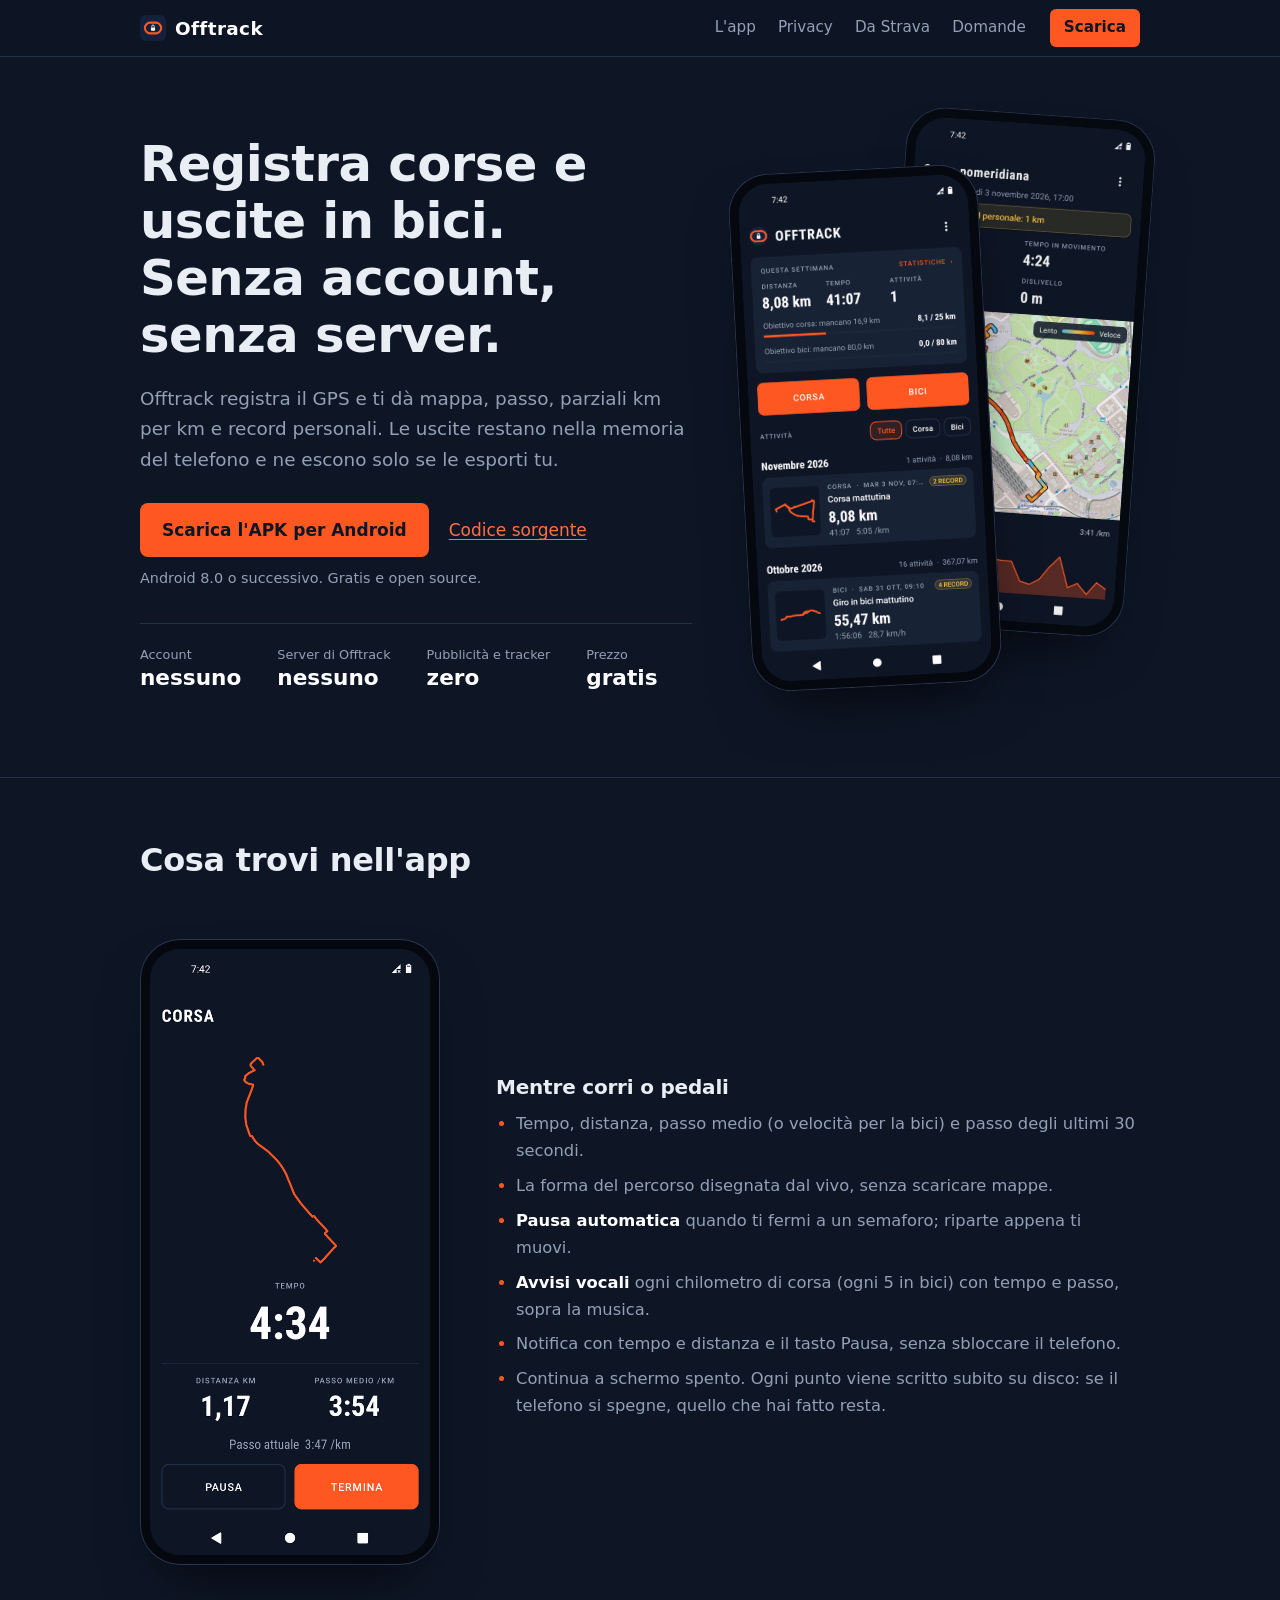
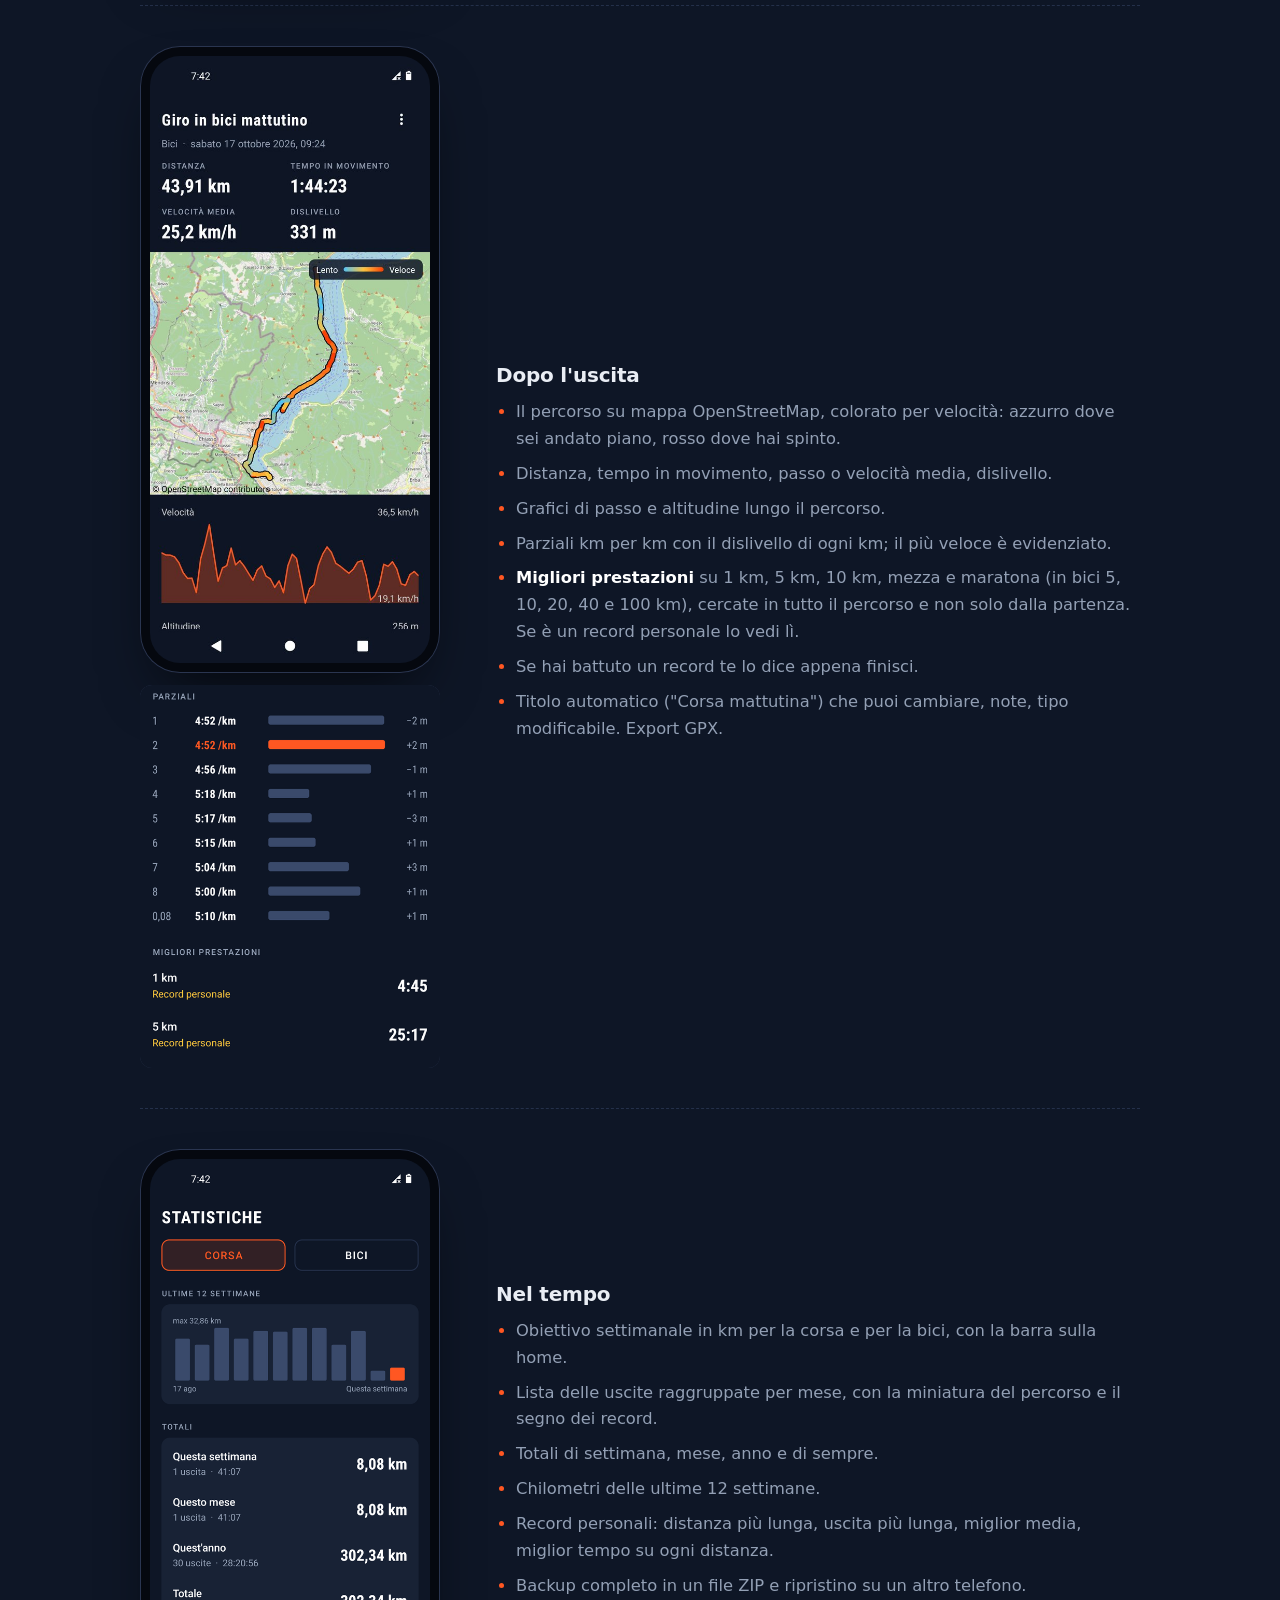
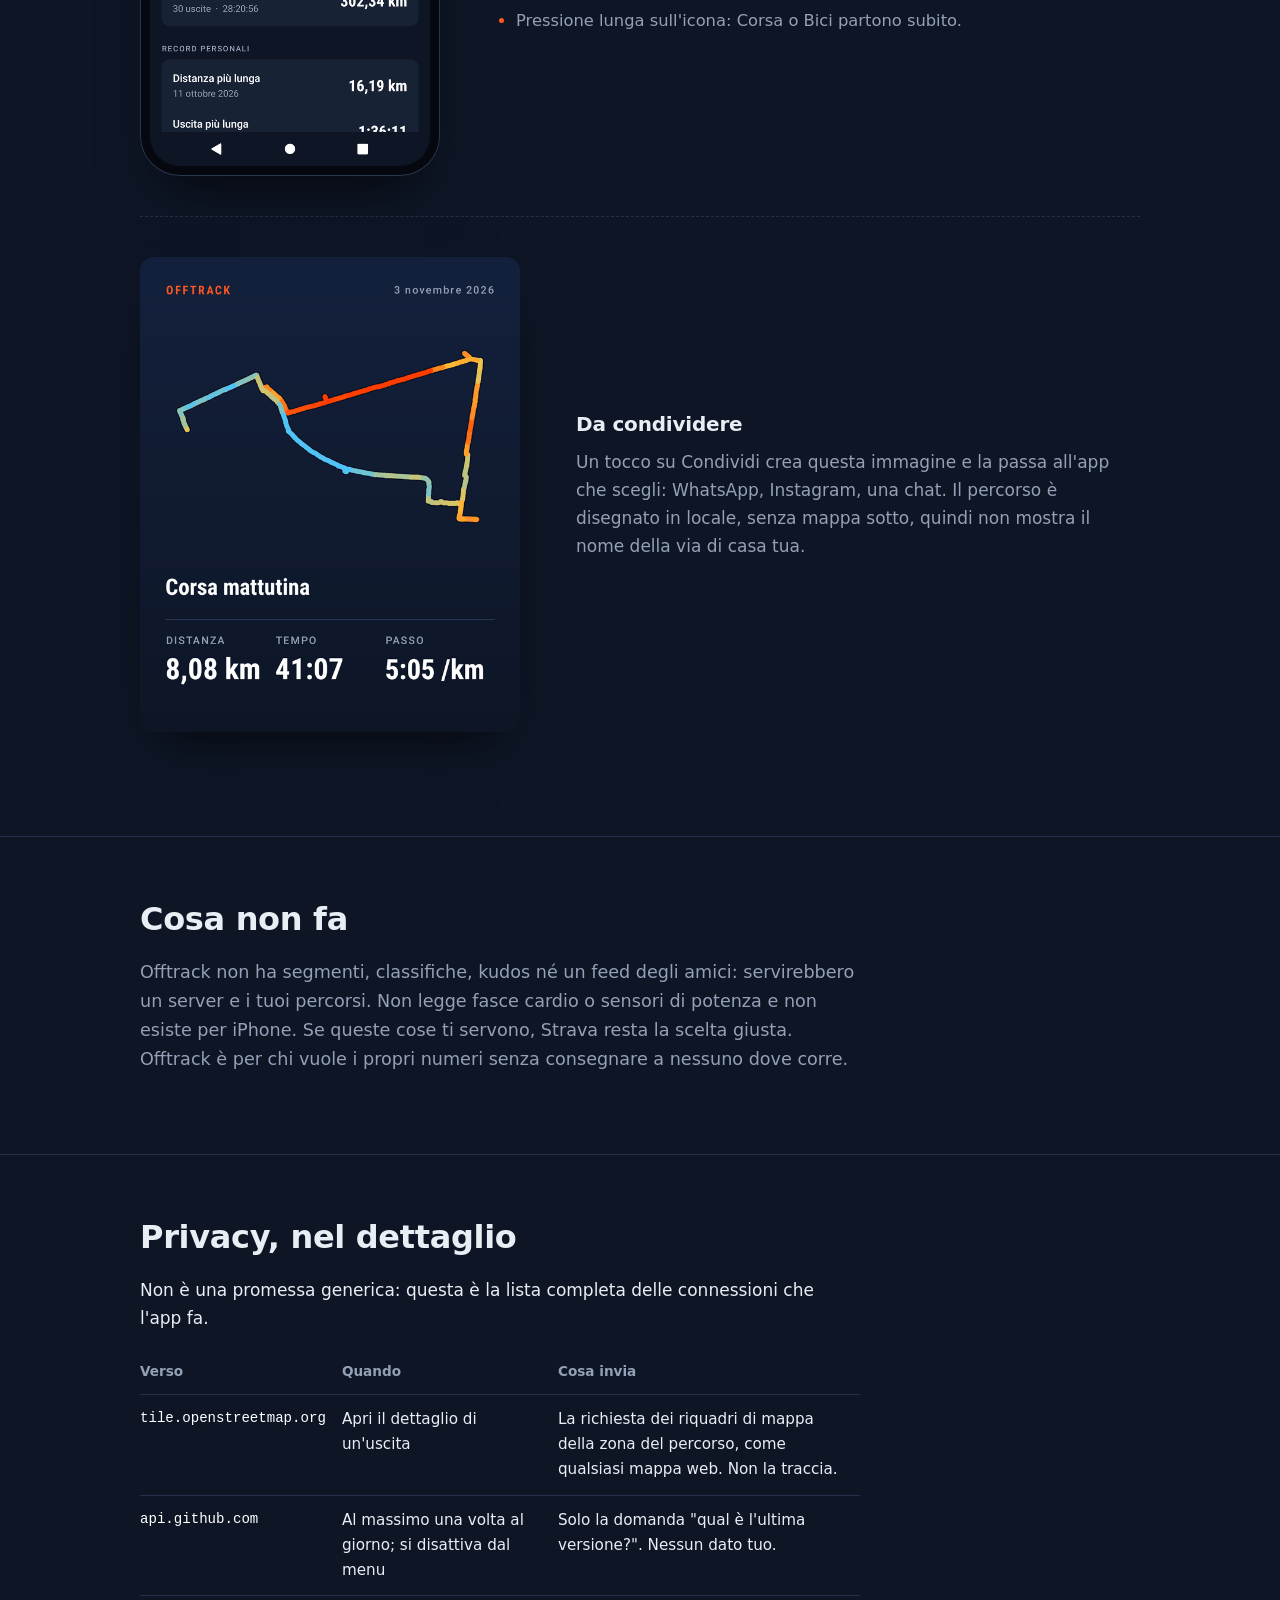
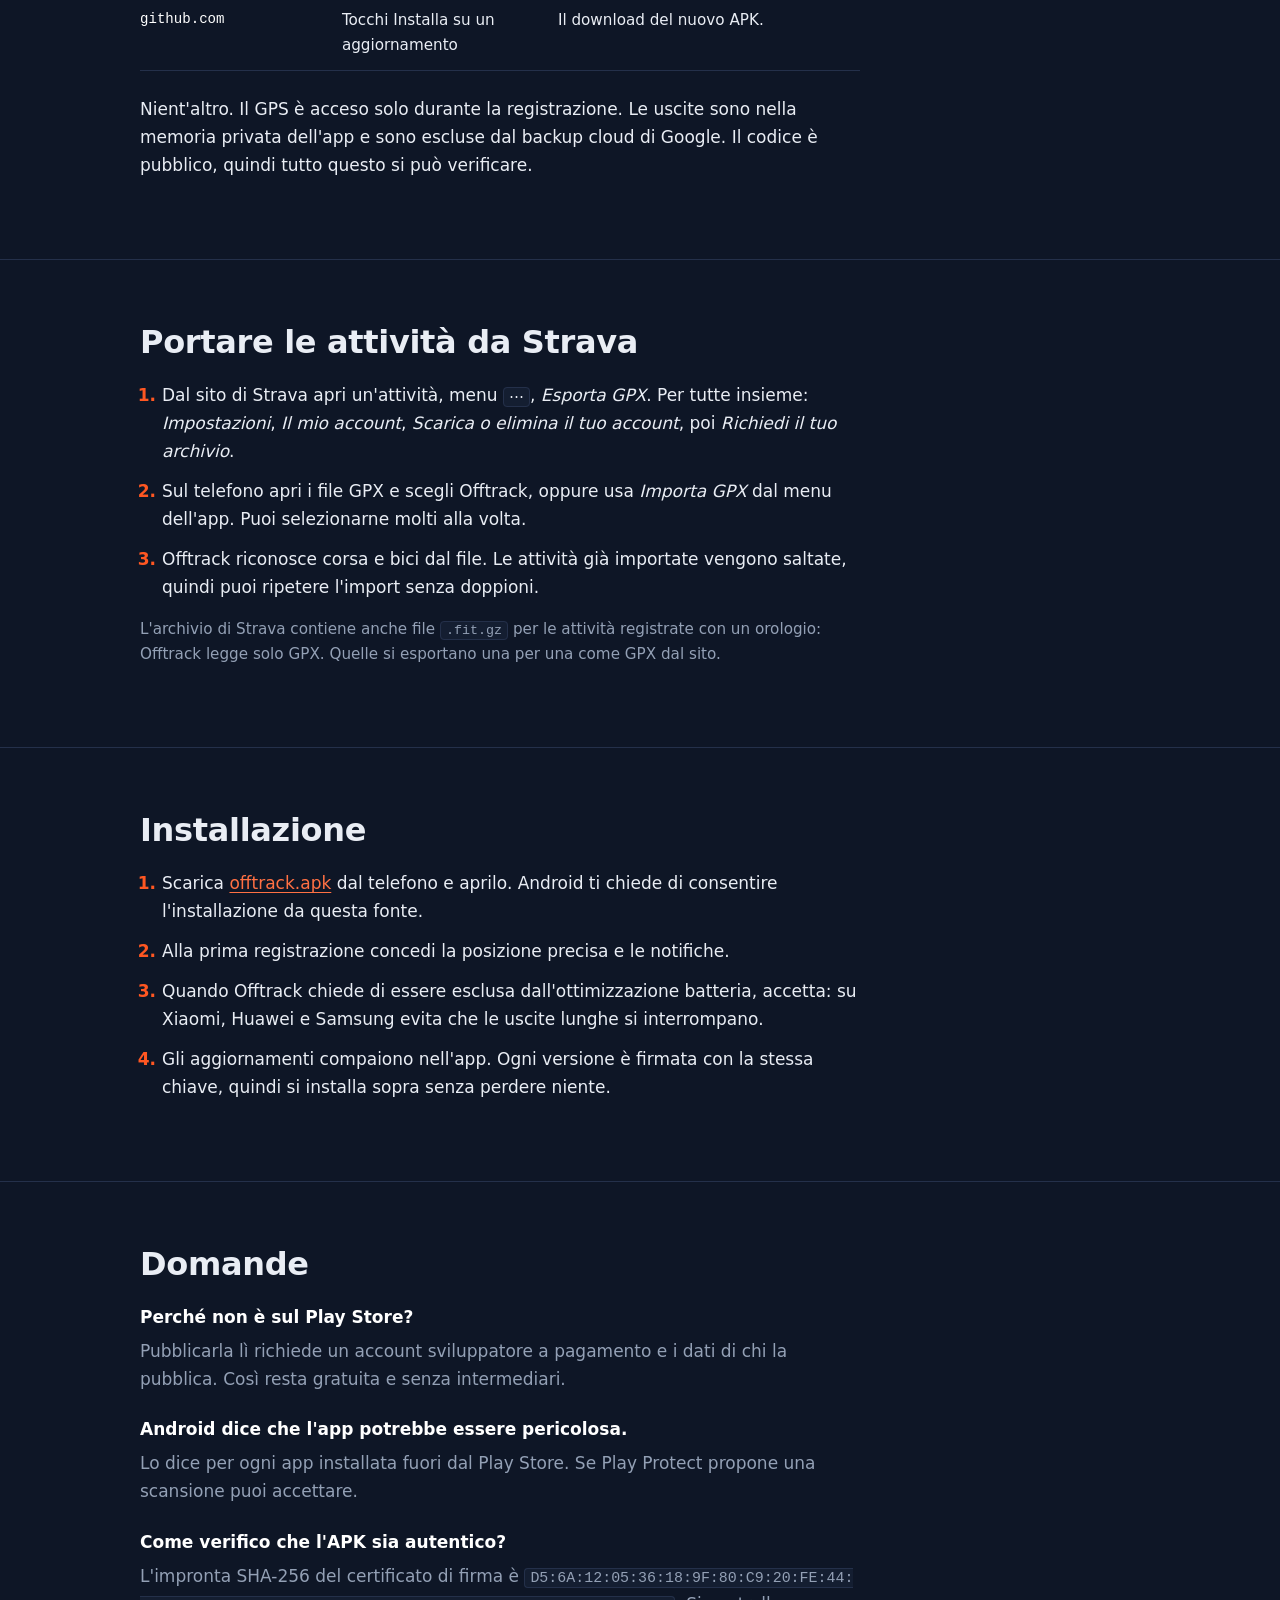
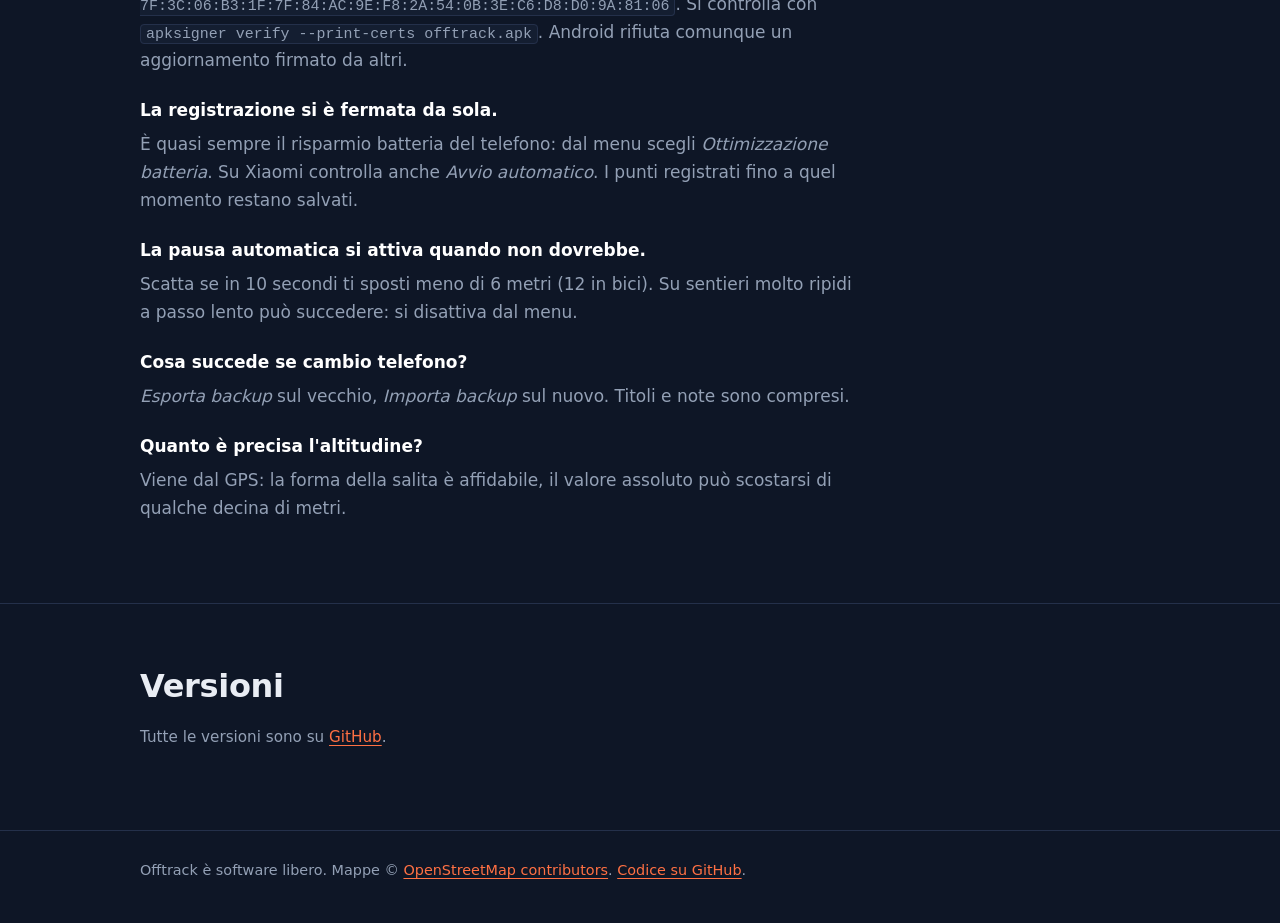
==== commit 6d1b387b: "Mappa colorata per passo, obiettivi settimanali e record festeggiati Mappa: la linea del percorso è " ====
--- a/site/index.html
+++ b/site/index.html
@@ -44,14 +44,17 @@
 <div><dt>Prezzo</dt><dd>gratis</dd></div>
 </dl>
 </div>
-<figure class="phone"><img src="img/home.png" width="270" height="585" alt="Home di Offtrack: riepilogo della settimana, avvio corsa e bici, lista delle uscite"></figure>
+<div class="hero-shots">
+<figure class="device back"><img src="img/detail.jpg" width="540" height="1170" alt="Corsa appena finita al Parco Sempione: banner del nuovo record personale e percorso colorato per velocità"></figure>
+<figure class="device front"><img src="img/home.png" width="540" height="1170" alt="Home di Offtrack: obiettivo della settimana e uscite raggruppate per mese"></figure>
+</div>
 </div></section>
 
 <section id="app"><div class="wrap">
 <h2>Cosa trovi nell'app</h2>
 
 <article class="screen">
-<figure class="phone"><img src="img/record.png" width="270" height="585" alt="Registrazione in corso con la forma del percorso, tempo, distanza, passo medio e passo attuale" loading="lazy"></figure>
+<figure class="device"><img src="img/record.png" width="270" height="585" alt="Registrazione in corso con la forma del percorso, tempo, distanza, passo medio e passo attuale" loading="lazy"></figure>
 <div>
 <h3>Mentre corri o pedali</h3>
 <ul>
@@ -66,33 +69,43 @@
 </article>
 
 <article class="screen">
-<div class="pair"><figure class="phone"><img src="img/detail.png" width="270" height="600" alt="Dettaglio di un'uscita in bici con mappa e grafici" loading="lazy"></figure>
-<figure class="crop"><img src="img/efforts.png" width="270" height="155" alt="Migliori prestazioni di una corsa, con due record personali" loading="lazy"></figure></div>
+<div class="pair"><figure class="device"><img src="img/detail-bike.jpg" width="540" height="1170" alt="Dettaglio di un giro in bici sul lago di Como con la linea colorata per velocità" loading="lazy"></figure>
+<figure class="crop"><img src="img/efforts.png" width="540" height="690" alt="Parziali km per km con dislivello, il km più veloce in arancio, e migliori prestazioni con due record personali" loading="lazy"></figure></div>
 <div>
 <h3>Dopo l'uscita</h3>
 <ul>
-<li>Il percorso su mappa OpenStreetMap.</li>
+<li>Il percorso su mappa OpenStreetMap, colorato per velocità: azzurro dove sei andato piano, rosso dove hai spinto.</li>
 <li>Distanza, tempo in movimento, passo o velocità media, dislivello.</li>
 <li>Grafici di passo e altitudine lungo il percorso.</li>
-<li>Parziali km per km, con una barra che mostra subito dove sei andato più forte.</li>
+<li>Parziali km per km con il dislivello di ogni km; il più veloce è evidenziato.</li>
 <li><strong>Migliori prestazioni</strong> su 1 km, 5 km, 10 km, mezza e maratona (in bici 5, 10, 20, 40 e 100 km), cercate in tutto il percorso e non solo dalla partenza. Se è un record personale lo vedi lì.</li>
-<li>Titolo automatico ("Corsa mattutina") che puoi cambiare, note, tipo modificabile.</li>
-<li>Immagine da condividere con percorso e numeri, ed export GPX.</li>
+<li>Se hai battuto un record te lo dice appena finisci.</li>
+<li>Titolo automatico ("Corsa mattutina") che puoi cambiare, note, tipo modificabile. Export GPX.</li>
 </ul>
 </div>
 </article>
 
 <article class="screen">
-<figure class="phone"><img src="img/stats.png" width="270" height="585" alt="Statistiche: chilometri delle ultime 12 settimane e totali" loading="lazy"></figure>
+<figure class="device"><img src="img/stats.png" width="270" height="585" alt="Statistiche: chilometri delle ultime 12 settimane e totali" loading="lazy"></figure>
 <div>
 <h3>Nel tempo</h3>
 <ul>
-<li>Lista delle uscite con la miniatura del percorso, filtrabile per corsa o bici.</li>
+<li>Obiettivo settimanale in km per la corsa e per la bici, con la barra sulla home.</li>
+<li>Lista delle uscite raggruppate per mese, con la miniatura del percorso e il segno dei record.</li>
 <li>Totali di settimana, mese, anno e di sempre.</li>
 <li>Chilometri delle ultime 12 settimane.</li>
 <li>Record personali: distanza più lunga, uscita più lunga, miglior media, miglior tempo su ogni distanza.</li>
 <li>Backup completo in un file ZIP e ripristino su un altro telefono.</li>
+<li>Pressione lunga sull'icona: Corsa o Bici partono subito.</li>
 </ul>
+</div>
+</article>
+
+<article class="screen share">
+<figure class="card-img"><img src="img/share.png" width="640" height="800" alt="Immagine da condividere: percorso colorato, titolo, distanza, tempo e passo" loading="lazy"></figure>
+<div>
+<h3>Da condividere</h3>
+<p>Un tocco su Condividi crea questa immagine e la passa all'app che scegli: WhatsApp, Instagram, una chat. Il percorso è disegnato in locale, senza mappa sotto, quindi non mostra il nome della via di casa tua.</p>
 </div>
 </article>
 </div></section>
@@ -108,9 +121,9 @@
 <div class="table"><table>
 <thead><tr><th scope="col">Verso</th><th scope="col">Quando</th><th scope="col">Cosa invia</th></tr></thead>
 <tbody>
-<tr><td>tile.openstreetmap.org</td><td>Quando apri il dettaglio di un'uscita</td><td>La richiesta dei riquadri di mappa della zona del percorso, come qualsiasi mappa web. Non la traccia.</td></tr>
+<tr><td>tile.openstreetmap.org</td><td>Apri il dettaglio di un'uscita</td><td>La richiesta dei riquadri di mappa della zona del percorso, come qualsiasi mappa web. Non la traccia.</td></tr>
 <tr><td>api.github.com</td><td>Al massimo una volta al giorno; si disattiva dal menu</td><td>Solo la domanda "qual è l'ultima versione?". Nessun dato tuo.</td></tr>
-<tr><td>github.com</td><td>Quando tocchi Installa su un aggiornamento</td><td>Il download del nuovo APK.</td></tr>
+<tr><td>github.com</td><td>Tocchi Installa su un aggiornamento</td><td>Il download del nuovo APK.</td></tr>
 </tbody>
 </table></div>
 <p>Nient'altro. Il GPS è acceso solo durante la registrazione. Le uscite sono nella memoria privata dell'app e sono escluse dal backup cloud di Google. Il codice è pubblico, quindi tutto questo si può verificare.</p>
--- a/site/style.css
+++ b/site/style.css
@@ -28,7 +28,7 @@
 section{padding:64px 0;border-top:1px solid var(--line)}
 section:first-child{border-top:0}
 .intro{padding:56px 0 64px}
-.intro .wrap{display:grid;grid-template-columns:1fr 270px;gap:56px;align-items:center}
+.intro .wrap{display:grid;grid-template-columns:1fr 400px;gap:48px;align-items:center}
 .lead{font-size:1.15rem;color:var(--muted);max-width:52ch}
 .actions{display:flex;flex-wrap:wrap;align-items:center;gap:20px;margin:28px 0 10px}
 .btn{display:inline-block;background:var(--accent);color:var(--bg);font-weight:700;text-decoration:none;padding:13px 22px;border-radius:8px}
@@ -39,12 +39,21 @@
 .facts dt{color:var(--muted);font-size:.8rem}
 .facts dd{margin:0;font:700 1.35rem var(--cond);color:#fff}
 
-.phone{margin:0}
-.phone img{display:block;width:100%;max-width:270px;height:auto;border-radius:22px;border:1px solid var(--line);background:var(--raise)}
+/* Telefono: cornice scura con ombra, lo schermo arrotondato dentro */
+.device{margin:0;padding:10px;border-radius:40px;background:#05080F;box-shadow:inset 0 0 0 1px #2A3550,0 30px 60px -24px rgba(0,0,0,.75);max-width:300px}
+.device img{display:block;width:100%;height:auto;border-radius:30px}
+.hero-shots{position:relative;height:600px}
+.hero-shots .device{position:absolute;width:250px}
+.hero-shots .back{right:0;top:0;transform:rotate(4deg);opacity:.92}
+.hero-shots .front{left:0;top:56px;transform:rotate(-3deg)}
+.card-img{margin:0}
+.card-img img{display:block;width:100%;max-width:380px;height:auto;border-radius:14px;box-shadow:0 24px 50px -20px rgba(0,0,0,.7)}
+.share p{color:var(--muted);max-width:52ch}
 
-.screen{display:grid;grid-template-columns:240px 1fr;gap:48px;align-items:start;padding:32px 0}
+.screen{display:grid;grid-template-columns:300px 1fr;gap:56px;align-items:center;padding:40px 0}
+.screen.share{grid-template-columns:380px 1fr}
 .screen + .screen{border-top:1px dashed var(--line)}
-.screen ul{margin:0;padding-left:20px}
+.screen ul{margin:0;padding-left:20px;font-size:1.02rem}
 .screen li{margin-bottom:8px;color:var(--muted)}
 .screen li::marker{color:var(--accent)}
 
@@ -77,9 +86,19 @@
 
 @media(max-width:820px){
   .intro .wrap{grid-template-columns:1fr}
-  .intro .phone{display:none}
-  .screen{grid-template-columns:1fr;gap:20px}
-  .screen .phone img{max-width:220px}
+  .hero-shots{height:470px;max-width:360px}
+  .hero-shots .device{width:190px}
+  .screen,.screen.share{grid-template-columns:1fr;gap:20px}
+  /* Tabella delle connessioni: su telefono ogni riga diventa un blocco */
+  .table thead{display:none}
+  .table table,.table tbody,.table tr,.table td{display:block;width:100%}
+  .table tr{padding:14px 0;border-bottom:1px solid var(--line)}
+  .table td{border:0;padding:2px 0}
+  .table td:first-child{margin-bottom:6px}
+  .table td:nth-child(2)::before{content:"Quando: ";color:#fff;font-weight:600}
+  .table td:nth-child(3)::before{content:"Cosa invia: ";color:#fff;font-weight:600}
+  .card-img img{max-width:300px}
+  .screen .device{max-width:220px}
   .facts{grid-template-columns:repeat(2,auto)}
   .bar nav{display:none}
   .get{margin-left:auto}
@@ -87,7 +106,7 @@
 }
 @media(prefers-reduced-motion:reduce){html{scroll-behavior:auto}}
 .pair{display:grid;gap:12px}
-.pair .phone img{max-width:240px}
+.pair .device{max-width:300px}
 @media(max-width:820px){.pair{grid-template-columns:1fr 1fr;max-width:460px}}
 .crop{margin:0}
-.crop img{display:block;width:100%;max-width:240px;height:auto;border-radius:12px;border:1px solid var(--line)}
+.crop img{display:block;width:100%;max-width:300px;height:auto;border-radius:12px;box-shadow:inset 0 0 0 1px #2A3550}
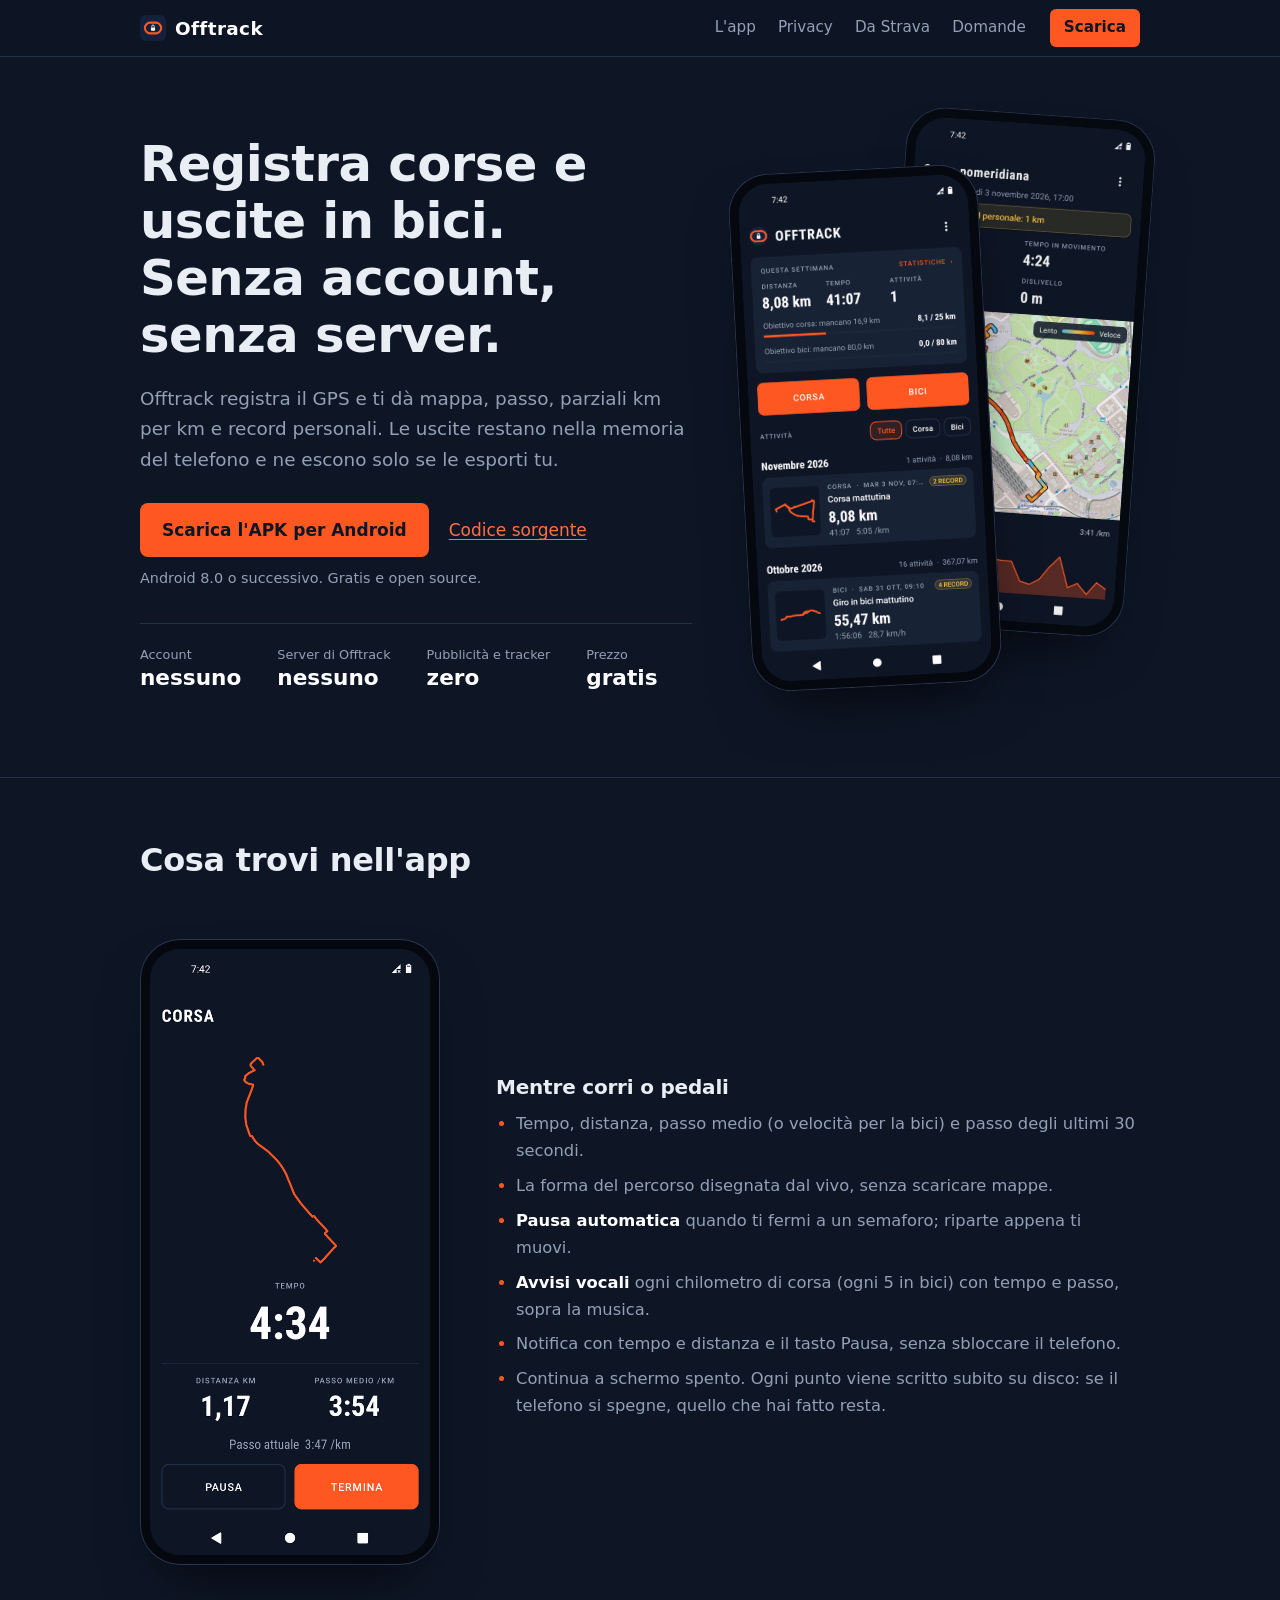
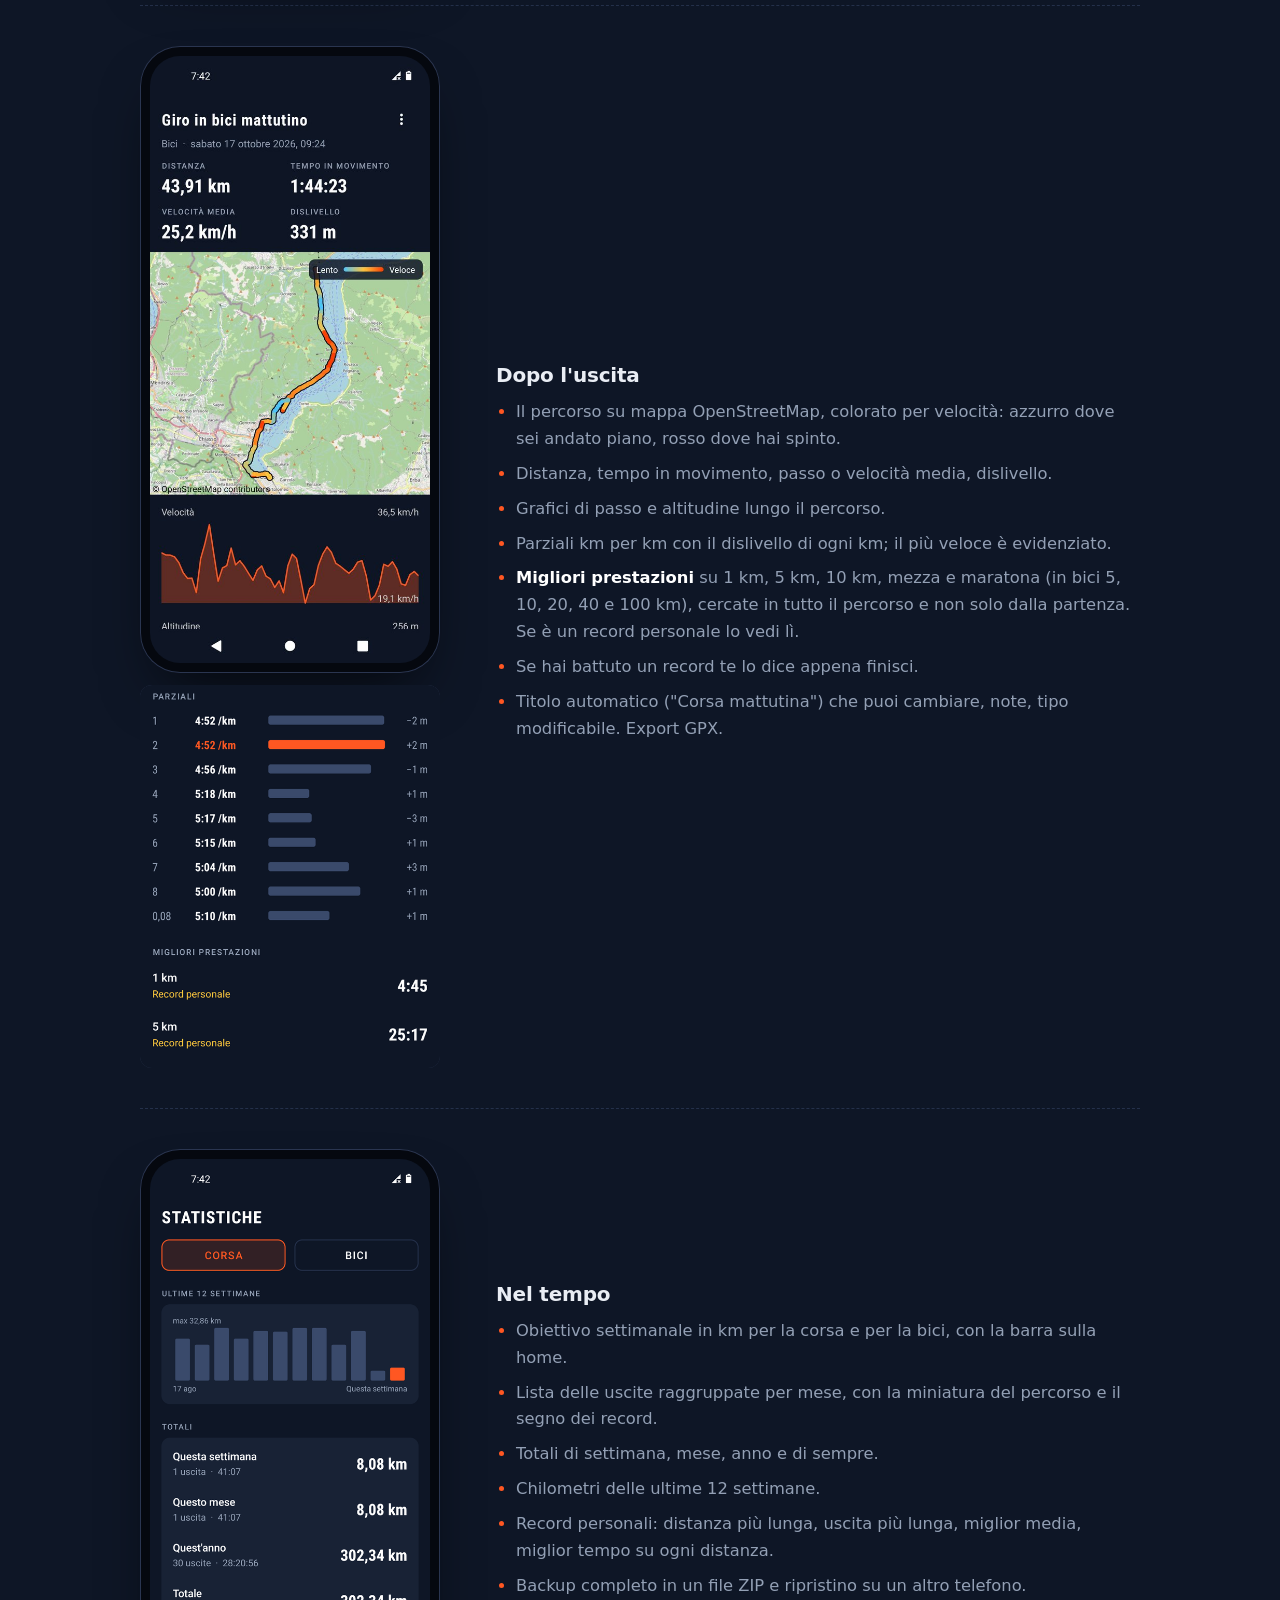
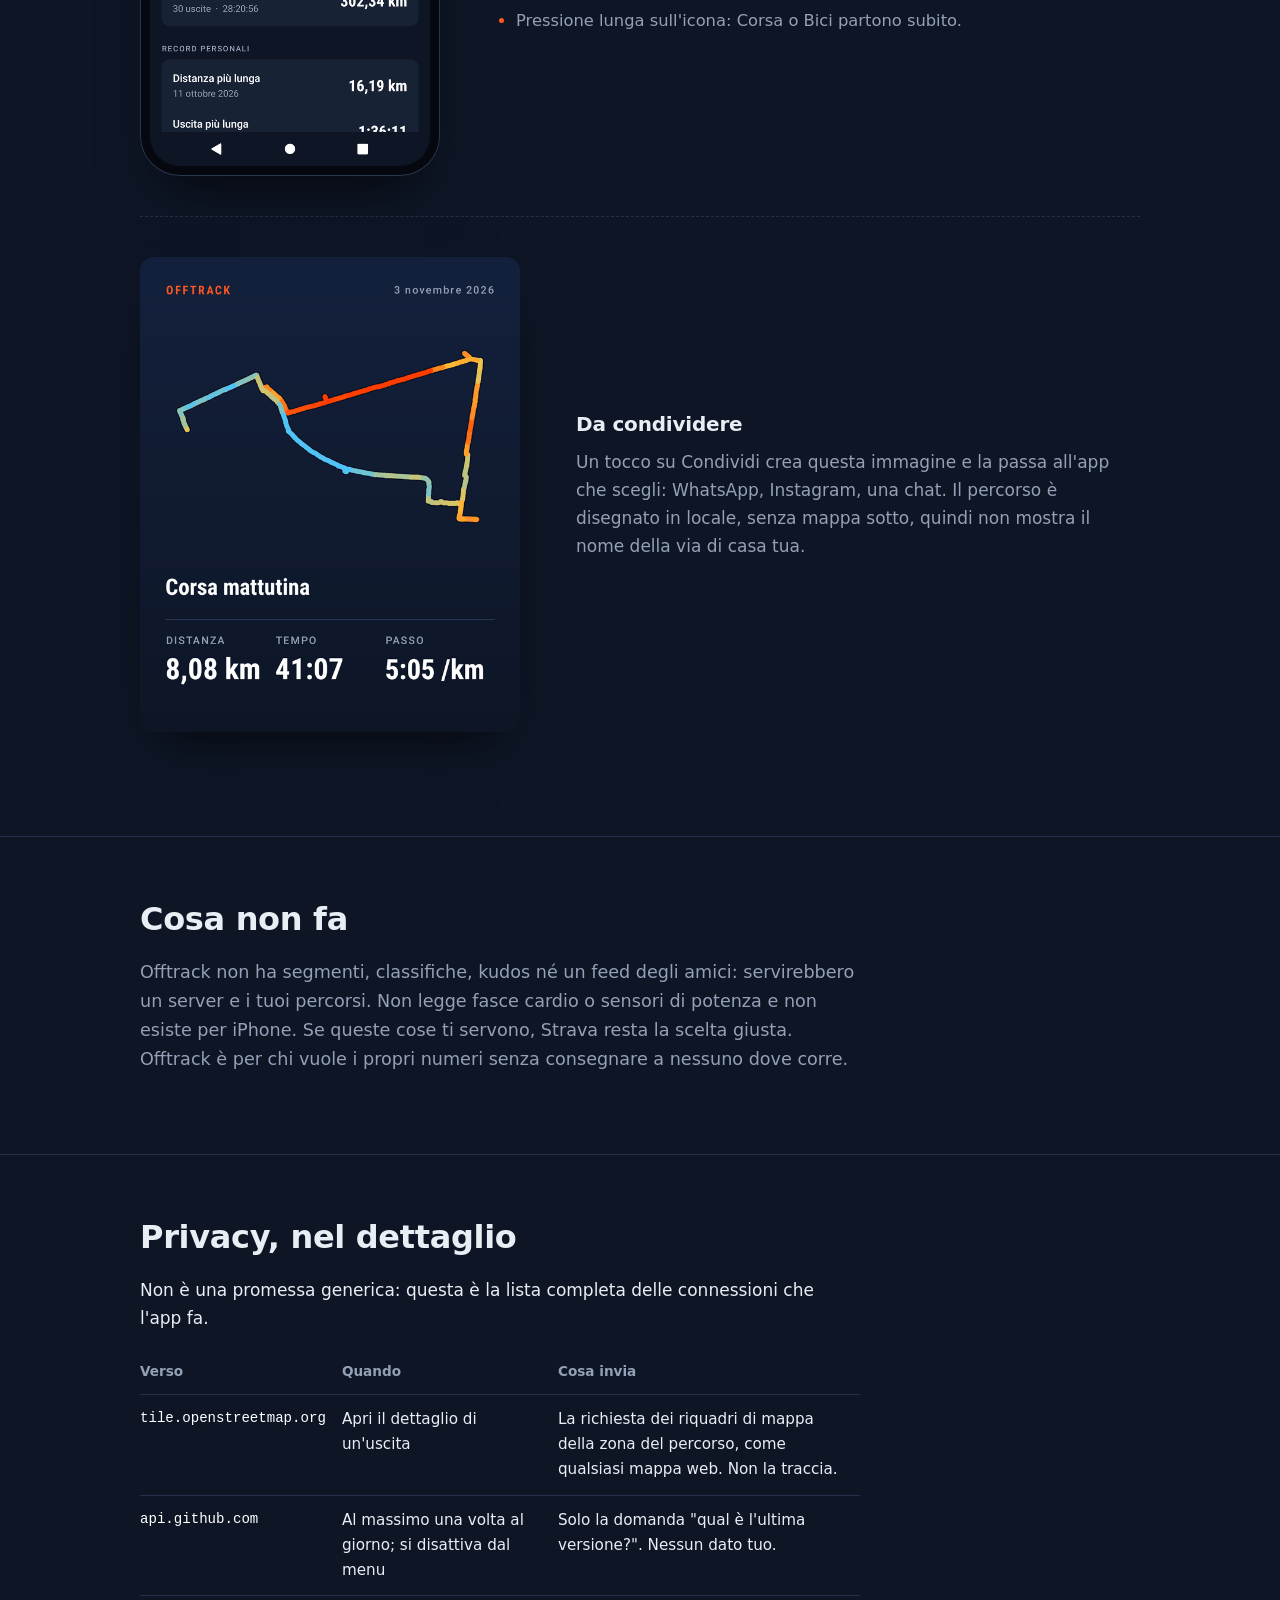
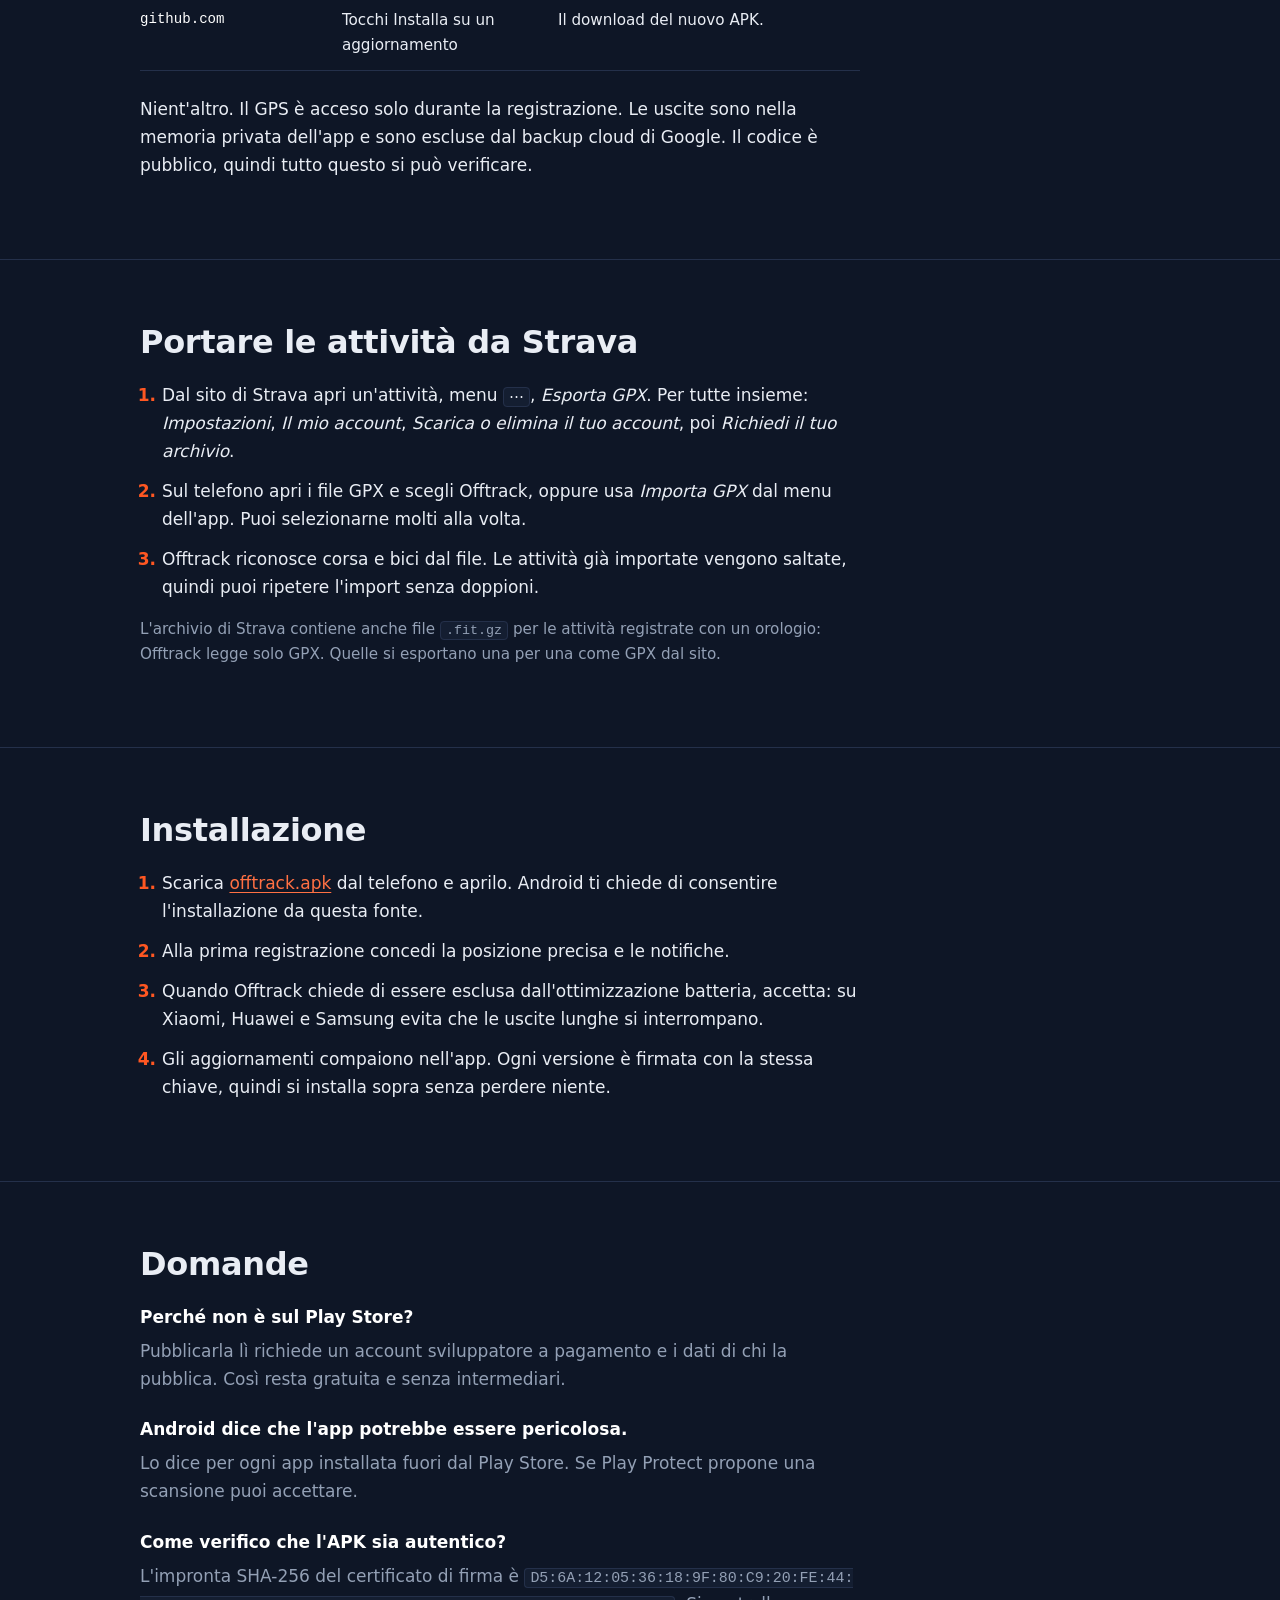
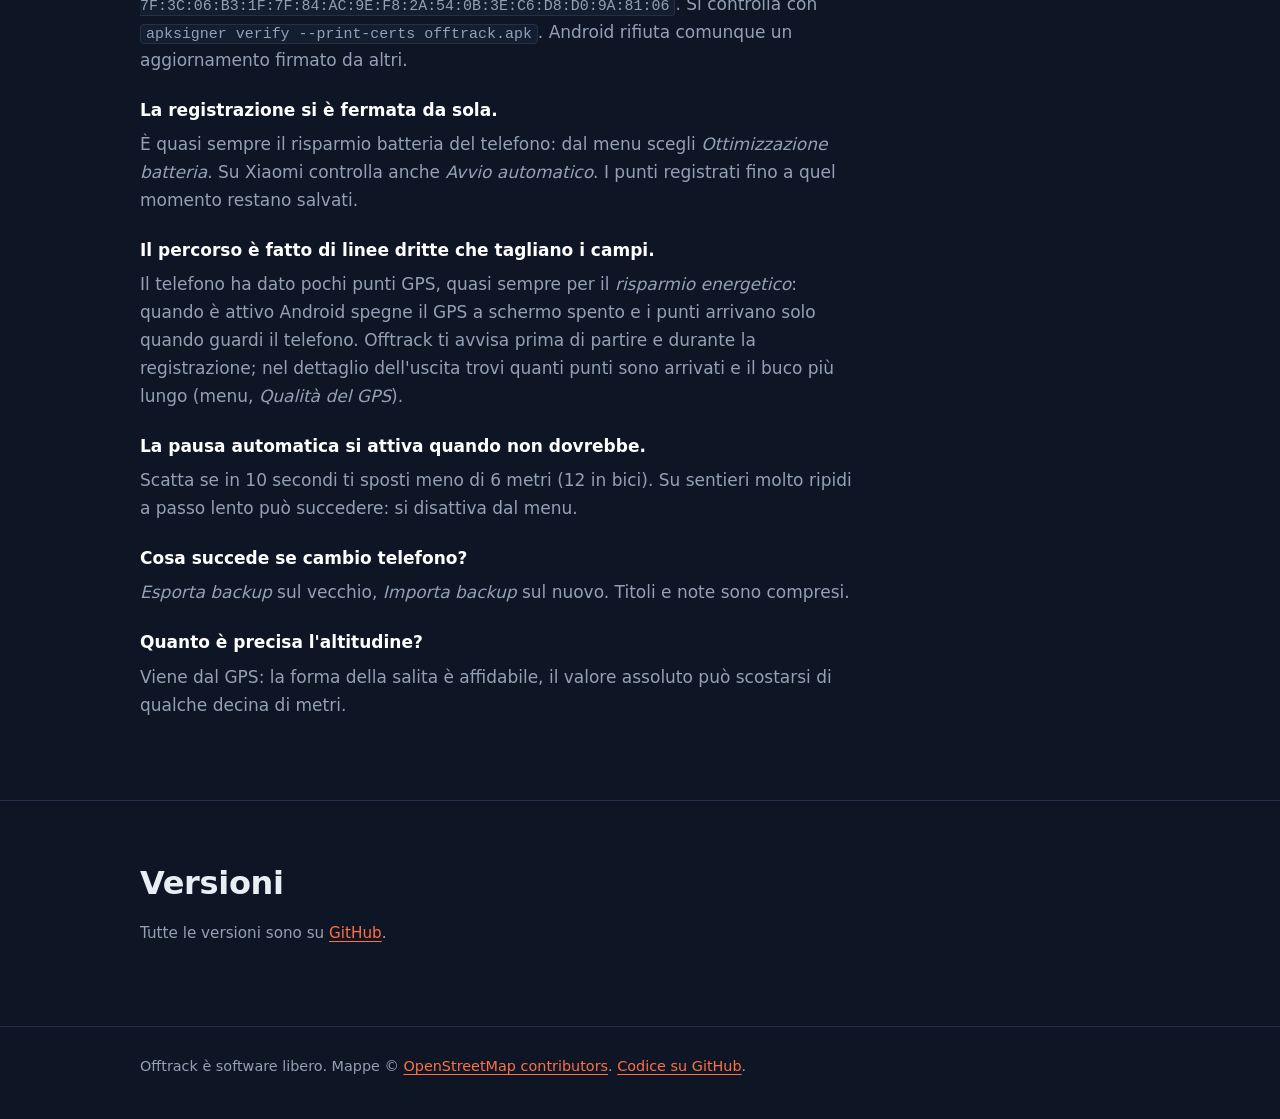
==== commit 70dc6d1d: "GPS affidabile a schermo spento e avviso sul risparmio energetico Il percorso a linee dritte che tag" ====
--- a/site/index.html
+++ b/site/index.html
@@ -160,6 +160,8 @@
 <dd>L'impronta SHA-256 del certificato di firma è <code class="fp">D5:6A:12:05:36:18:9F:80:C9:20:FE:44:7F:3C:06:B3:1F:7F:84:AC:9E:F8:2A:54:0B:3E:C6:D8:D0:9A:81:06</code>. Si controlla con <code>apksigner verify --print-certs offtrack.apk</code>. Android rifiuta comunque un aggiornamento firmato da altri.</dd>
 <dt>La registrazione si è fermata da sola.</dt>
 <dd>È quasi sempre il risparmio batteria del telefono: dal menu scegli <em>Ottimizzazione batteria</em>. Su Xiaomi controlla anche <em>Avvio automatico</em>. I punti registrati fino a quel momento restano salvati.</dd>
+<dt>Il percorso è fatto di linee dritte che tagliano i campi.</dt>
+<dd>Il telefono ha dato pochi punti GPS, quasi sempre per il <em>risparmio energetico</em>: quando è attivo Android spegne il GPS a schermo spento e i punti arrivano solo quando guardi il telefono. Offtrack ti avvisa prima di partire e durante la registrazione; nel dettaglio dell'uscita trovi quanti punti sono arrivati e il buco più lungo (menu, <em>Qualità del GPS</em>).</dd>
 <dt>La pausa automatica si attiva quando non dovrebbe.</dt>
 <dd>Scatta se in 10 secondi ti sposti meno di 6 metri (12 in bici). Su sentieri molto ripidi a passo lento può succedere: si disattiva dal menu.</dd>
 <dt>Cosa succede se cambio telefono?</dt>
